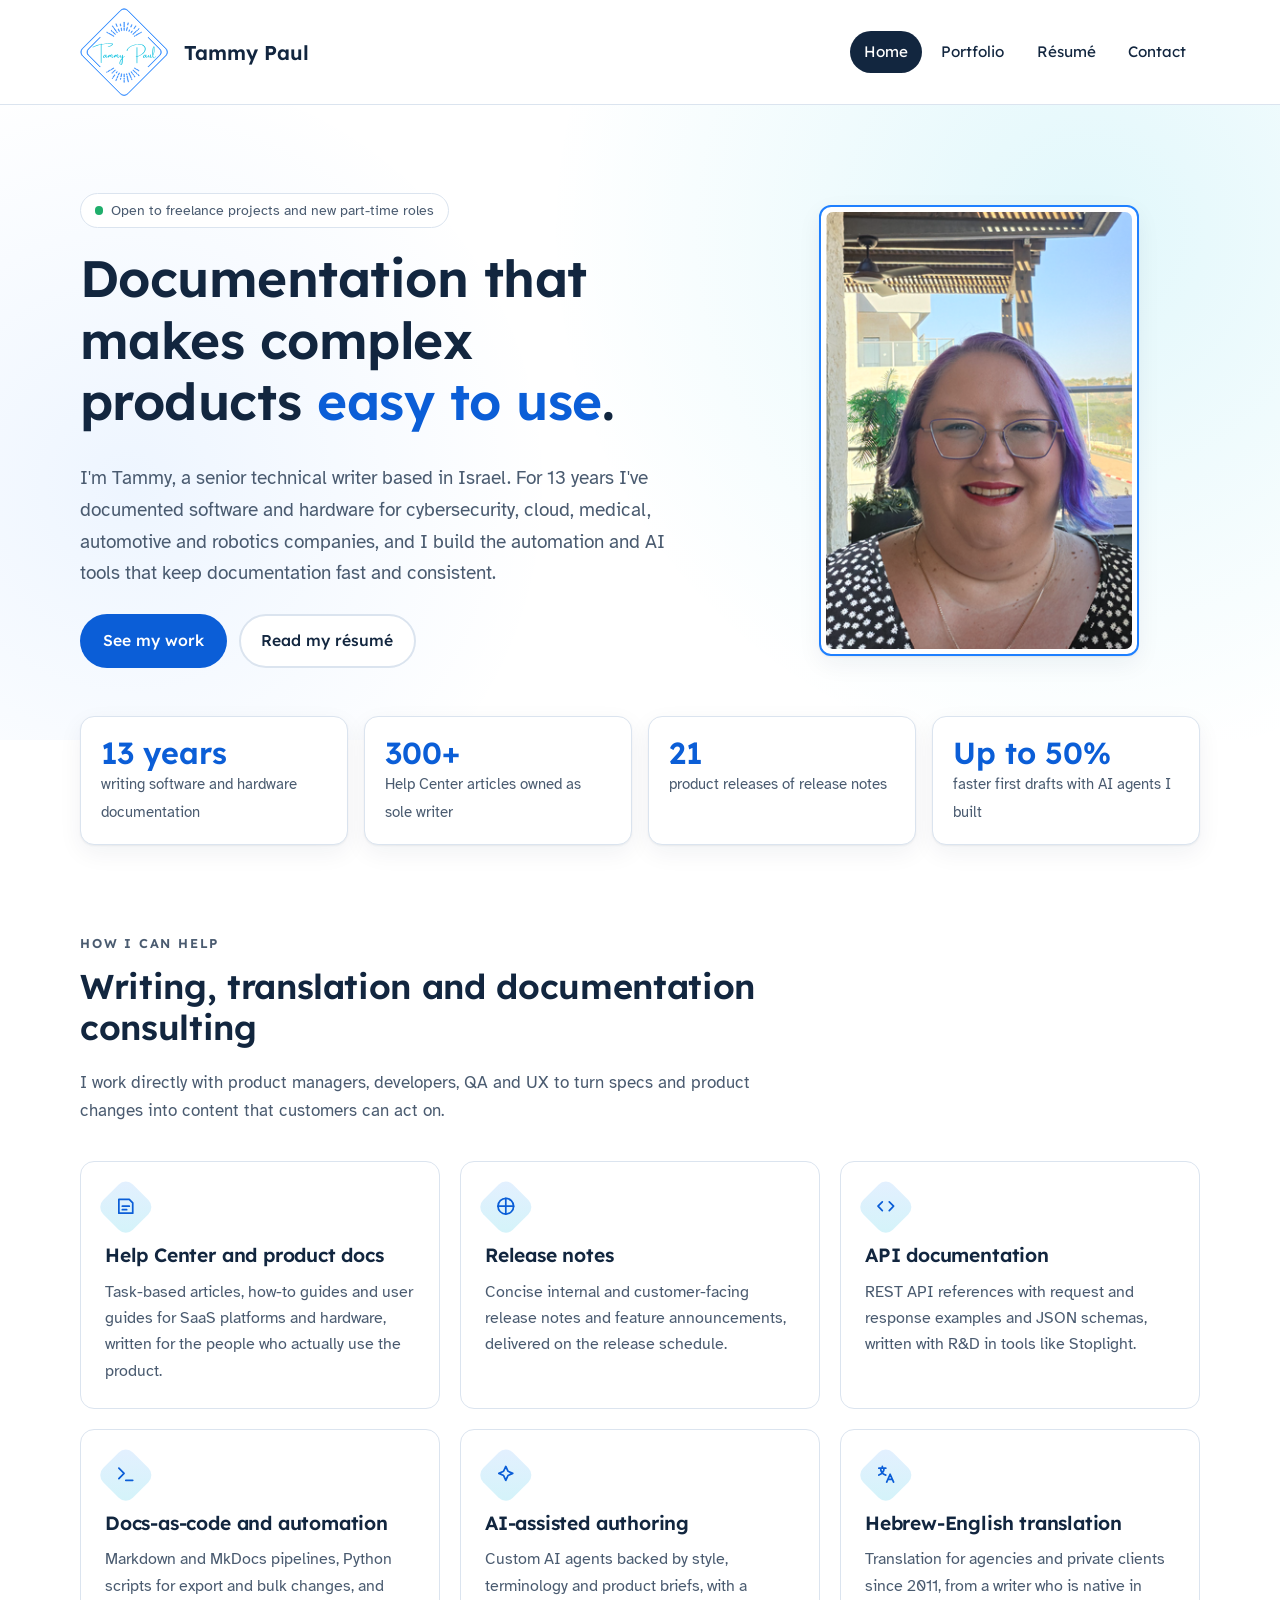
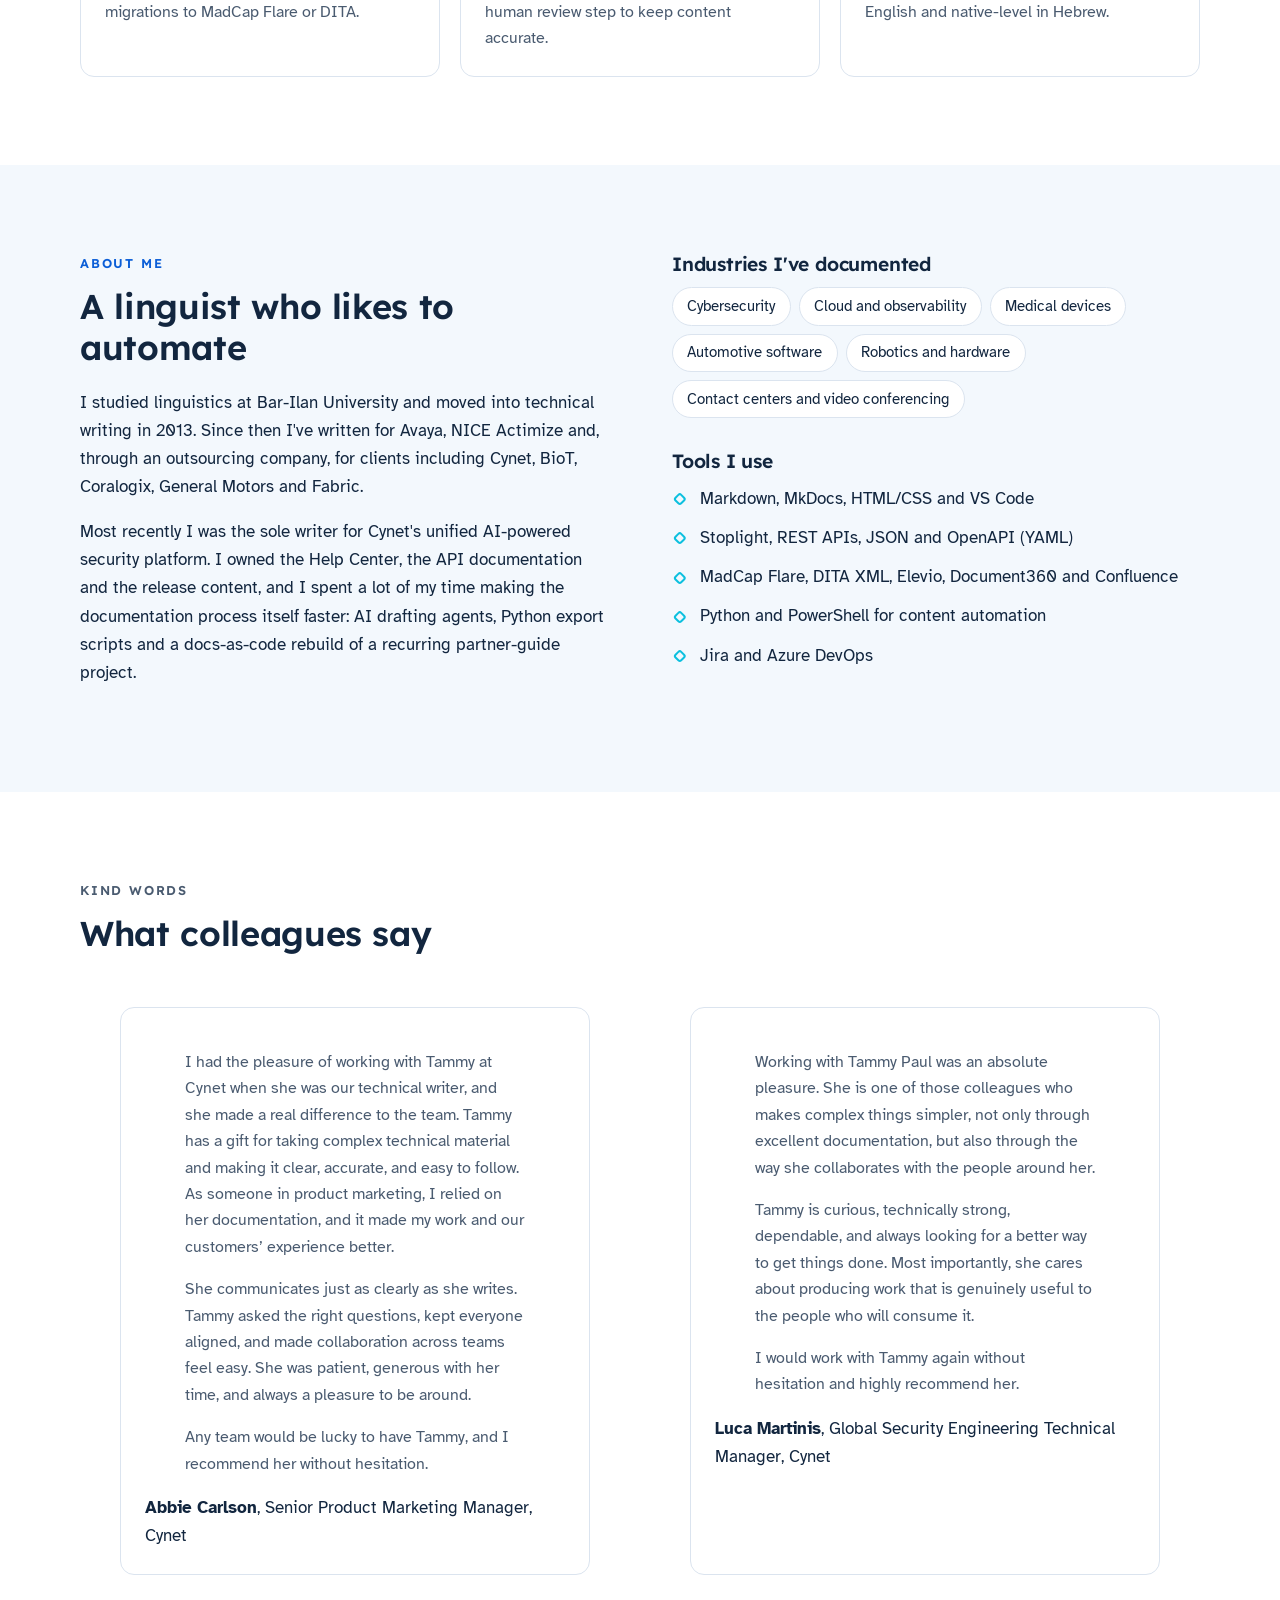
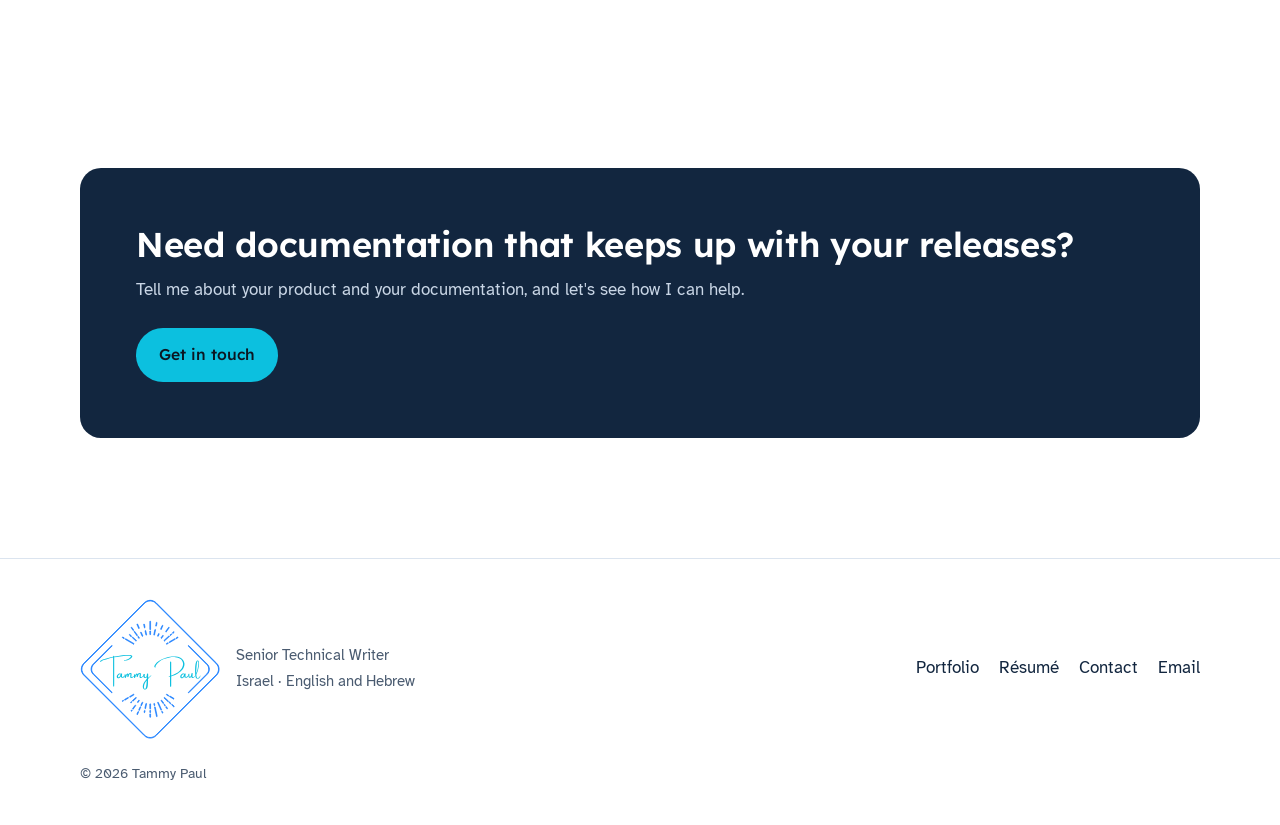
==== index.html @ 8f31b75f "Updated client details" ====
<!DOCTYPE html>
<html lang="en">
<head>
  <meta charset="utf-8">
  <meta name="viewport" content="width=device-width, initial-scale=1">
  <title>Tammy Paul | Senior Technical Writer</title>
  <meta name="description" content="Tammy Paul is a senior technical writer in Israel with 13 years of experience documenting cybersecurity, cloud, medical, automotive and robotics products.">
  <meta property="og:title" content="Tammy Paul | Senior Technical Writer">
  <meta property="og:description" content="Help Center content, release notes, API documentation and docs-as-code automation for complex software and hardware.">
  <meta property="og:image" content="images/logo.svg">
  <link rel="icon" href="images/logo.svg" type="image/svg+xml">
  <link rel="preconnect" href="https://fonts.googleapis.com">
  <link rel="preconnect" href="https://fonts.gstatic.com" crossorigin>
  <link href="https://fonts.googleapis.com/css2?family=Atkinson+Hyperlegible:ital,wght@0,400;0,700;1,400&family=Lexend:wght@400;500;600&display=swap" rel="stylesheet">
  <link rel="stylesheet" href="css/style.css">
</head>
<body>
  <a class="skip-link" href="#main">Skip to content</a>

  <header class="site-header">
    <div class="container header-inner">
      <a class="brand" href="index.html" aria-label="Tammy Paul, home">
        <picture><source srcset="images/logo-dark.svg" media="(prefers-color-scheme: dark)"><img src="images/logo.svg" alt="" width="52" height="52"></picture>
        <span>Tammy Paul</span>
      </a>
      <button class="nav-toggle" aria-expanded="false" aria-controls="site-nav">Menu</button>
      <nav class="site-nav" id="site-nav" aria-label="Main">
        <ul>
          <li><a href="index.html" aria-current="page">Home</a></li>
          <li><a href="portfolio.html">Portfolio</a></li>
          <li><a href="resume.html">Résumé</a></li>
          <li><a href="contact.html">Contact</a></li>
        </ul>
      </nav>
    </div>
  </header>

  <main id="main">
    <!-- ===== Hero ===== -->
    <section class="hero">
      <div class="container hero-grid">
        <div>
          <p class="availability">Open to freelance projects and new part-time roles</p>
          <h1>Documentation that makes complex products <span class="accent">easy to use</span>.</h1>
          <p class="lead">I'm Tammy, a senior technical writer based in Israel. For 13 years I've documented software and hardware for cybersecurity, cloud, medical, automotive and robotics companies, and I build the automation and AI tools that keep documentation fast and consistent.</p>
          <div class="btn-row">
            <a class="btn btn-primary" href="portfolio.html">See my work</a>
            <a class="btn btn-ghost" href="resume.html">Read my résumé</a>
          </div>
        </div>
        <div class="portrait">
          <!-- Profile photo in three sizes. The browser loads only the one
               the screen needs: 320 px wide for standard screens, 640 px for
               most phones and Retina displays, 960 px for very high-density screens. -->
          <img src="images/profile-640x915.png"
               srcset="images/profile-320x458.png 320w, images/profile-640x915.png 640w, images/profile-960x1372.png 960w"
               sizes="(max-width: 860px) 260px, 320px"
               alt="Tammy Paul" width="640" height="915" decoding="async">
        </div>
      </div>
    </section>

    <!-- ===== Key numbers ===== -->
    <div class="container">
      <div class="stats" role="list">
        <div class="stat" role="listitem"><strong>13 years</strong><span>writing software and hardware documentation</span></div>
        <div class="stat" role="listitem"><strong>300+</strong><span>Help Center articles owned as sole writer</span></div>
        <div class="stat" role="listitem"><strong>21</strong><span>product releases of release notes</span></div>
        <div class="stat" role="listitem"><strong>Up to 50%</strong><span>faster first drafts with AI agents I built</span></div>
      </div>
    </div>

    <!-- ===== Services ===== -->
    <section class="section" aria-labelledby="services-title">
      <div class="container">
        <div class="section-head">
          <p class="eyebrow">How I can help</p>
          <h2 id="services-title">Writing, translation and documentation consulting</h2>
          <p>I work directly with product managers, developers, QA and UX to turn specs and product changes into content that customers can act on.</p>
        </div>
        <div class="grid-3">
          <article class="card">
            <div class="icon" aria-hidden="true"><svg viewBox="0 0 24 24" fill="none" stroke-width="2" stroke-linecap="round" stroke-linejoin="round"><path d="M4 4h12l4 4v12H4z"/><path d="M8 12h8M8 16h5"/></svg></div>
            <h3>Help Center and product docs</h3>
            <p>Task-based articles, how-to guides and user guides for SaaS platforms and hardware, written for the people who actually use the product.</p>
          </article>
          <article class="card">
            <div class="icon" aria-hidden="true"><svg viewBox="0 0 24 24" fill="none" stroke-width="2" stroke-linecap="round" stroke-linejoin="round"><path d="M12 3v18M3 12h18"/><circle cx="12" cy="12" r="9"/></svg></div>
            <h3>Release notes</h3>
            <p>Concise internal and customer-facing release notes and feature announcements, delivered on the release schedule.</p>
          </article>
          <article class="card">
            <div class="icon" aria-hidden="true"><svg viewBox="0 0 24 24" fill="none" stroke-width="2" stroke-linecap="round" stroke-linejoin="round"><path d="M8 7l-5 5 5 5M16 7l5 5-5 5"/></svg></div>
            <h3>API documentation</h3>
            <p>REST API references with request and response examples and JSON schemas, written with R&amp;D in tools like Stoplight.</p>
          </article>
          <article class="card">
            <div class="icon" aria-hidden="true"><svg viewBox="0 0 24 24" fill="none" stroke-width="2" stroke-linecap="round" stroke-linejoin="round"><path d="M4 17l6-6-6-6M12 19h8"/></svg></div>
            <h3>Docs-as-code and automation</h3>
            <p>Markdown and MkDocs pipelines, Python scripts for export and bulk changes, and migrations to MadCap Flare or DITA.</p>
          </article>
          <article class="card">
            <div class="icon" aria-hidden="true"><svg viewBox="0 0 24 24" fill="none" stroke-width="2" stroke-linecap="round" stroke-linejoin="round"><path d="M12 3l2.5 5.5L20 11l-5.5 2.5L12 19l-2.5-5.5L4 11l5.5-2.5z"/></svg></div>
            <h3>AI-assisted authoring</h3>
            <p>Custom AI agents backed by style, terminology and product briefs, with a human review step to keep content accurate.</p>
          </article>
          <article class="card">
            <div class="icon" aria-hidden="true"><svg viewBox="0 0 24 24" fill="none" stroke-width="2" stroke-linecap="round" stroke-linejoin="round"><path d="M4 5h8M8 3v2M6 5c0 4 3 7 6 8M10 5c0 3-2 6-6 8"/><path d="M13 21l4-9 4 9M14.5 18h5"/></svg></div>
            <h3>Hebrew-English translation</h3>
            <p>Translation for agencies and private clients since 2011, from a writer who is native in English and native-level in Hebrew.</p>
          </article>
        </div>
      </div>
    </section>

    <!-- ===== About ===== -->
    <section class="section section-tint" aria-labelledby="about-title">
      <div class="container split">
        <div>
          <p class="eyebrow">About me</p>
          <h2 id="about-title">A linguist who likes to automate</h2>
          <p>I studied linguistics at Bar-Ilan University and moved into technical writing in 2013. Since then I've written for Avaya, NICE Actimize and, through an outsourcing company, for clients including Cynet, BioT, Coralogix, General Motors and Fabric.</p>
          <p>Most recently I was the sole writer for Cynet's unified AI-powered security platform. I owned the Help Center, the API documentation and the release content, and I spent a lot of my time making the documentation process itself faster: AI drafting agents, Python export scripts and a docs-as-code rebuild of a recurring partner-guide project.</p>
        </div>
        <div>
          <h3>Industries I've documented</h3>
          <ul class="chips">
            <li>Cybersecurity</li>
            <li>Cloud and observability</li>
            <li>Medical devices</li>
            <li>Automotive software</li>
            <li>Robotics and hardware</li>
            <li>Contact centers and video conferencing</li>
          </ul>
          <h3 style="margin-top:2rem">Tools I use</h3>
          <ul class="check-list">
            <li>Markdown, MkDocs, HTML/CSS and VS Code</li>
            <li>Stoplight, REST APIs, JSON and OpenAPI (YAML)</li>
            <li>MadCap Flare, DITA XML, Elevio, Document360 and Confluence</li>
            <li>Python and PowerShell for content automation</li>
            <li>Jira and Azure DevOps</li>
          </ul>
        </div>
      </div>
    </section>

    <section class="section" aria-labelledby="praise-title">
      <div class="container">
        <div class="section-head">
          <p class="eyebrow">Kind words</p>
          <h2 id="praise-title">What colleagues say</h2>
        </div>
        <div class="grid-2">
          <figure class="card">
            <blockquote>
              <p>I had the pleasure of working with Tammy at Cynet when she was our technical writer, and she made a real difference to the team. Tammy has a gift for taking complex technical material and making it clear, accurate, and easy to follow. As someone in product marketing, I relied on her documentation, and it made my work and our customers’ experience better.</p>
              <p>She communicates just as clearly as she writes. Tammy asked the right questions, kept everyone aligned, and made collaboration across teams feel easy. She was patient, generous with her time, and always a pleasure to be around.</p>
              <p>Any team would be lucky to have Tammy, and I recommend her without hesitation.</p></blockquote>
            <figcaption><strong>Abbie Carlson</strong>, Senior Product Marketing Manager, Cynet</figcaption>
          </figure>
          <figure class="card">
            <blockquote>
              <p>Working with Tammy Paul was an absolute pleasure. She is one of those colleagues who makes complex things simpler, not only through excellent documentation, but also through the way she collaborates with the people around her.</p>
              <p>Tammy is curious, technically strong, dependable, and always looking for a better way to get things done. Most importantly, she cares about producing work that is genuinely useful to the people who will consume it.</p>
              <p>I would work with Tammy again without hesitation and highly recommend her.</p>
            </blockquote>
            <figcaption><strong>Luca Martinis</strong>, Global Security Engineering Technical Manager, Cynet</figcaption>
          </figure>
        </div>
      </div>
    </section>


    <!-- ===== Call to action ===== -->
    <section class="section">
      <div class="container">
        <div class="cta">
          <div>
            <h2>Need documentation that keeps up with your releases?</h2>
            <p>Tell me about your product and your documentation, and let's see how I can help.</p>
          </div>
          <a class="btn btn-primary" href="contact.html">Get in touch</a>
        </div>
      </div>
    </section>
  </main>

  <footer class="site-footer">
    <div class="container footer-inner">
      <div class="footer-brand">
        <picture><source srcset="images/logo-dark.svg" media="(prefers-color-scheme: dark)"><img src="images/logo.svg" alt="Tammy Paul logo" width="84" height="84"></picture>
        <p>Senior Technical Writer<br>Israel · English and Hebrew</p>
      </div>
      <ul class="footer-links">
        <li><a href="portfolio.html">Portfolio</a></li>
        <li><a href="resume.html">Résumé</a></li>
        <li><a href="contact.html">Contact</a></li>
        <li><a href="mailto:tammy.s.paul@gmail.com">Email</a></li>
      </ul>
      <p class="copyright">© <span id="year">2026</span> Tammy Paul</p>
    </div>
  </footer>
  <script src="js/main.js"></script>
</body>
</html>
---- css/style.css ----
/* ==========================================================
   Tammy Paul: Technical Writer
   Colors are taken from the logo (images/logo.svg).
   ========================================================== */

:root {
  --blue: #1f80ff;        /* logo outline */
  --cyan: #0cc0df;        /* logo lettering */
  --ink: #12263f;         /* main text */
  --ink-soft: #4a5b70;    /* secondary text */
  --line: #dbe4ef;        /* borders */
  --paper: #ffffff;
  --mist: #f3f8fd;        /* tinted section background */
  --blue-dark: #0b5ed7;   /* links, eyebrows and numbers */
  --surface: #ffffff;     /* cards, header menu, inputs */
  --header-bg: rgba(255, 255, 255, .92);
  --btn-bg: #0b5ed7;      /* primary button */
  --btn-fg: #ffffff;
  --cta-bg: #12263f;      /* dark call-to-action band */
  --cta-fg: #ffffff;
  --cta-muted: #c9d6e6;
  --status: #1fae6b;      /* green "available" dot */

  --font-head: "Lexend", system-ui, -apple-system, "Segoe UI", sans-serif;
  --font-body: "Atkinson Hyperlegible", system-ui, -apple-system, "Segoe UI", sans-serif;

  --radius: 14px;
  --max: 1120px;
  --shadow: 0 1px 2px rgba(18, 38, 63, .06), 0 8px 24px rgba(18, 38, 63, .06);

  color-scheme: light dark; /* native scrollbars and form fields follow the theme */
}

/* ---------- Dark theme ----------
   Used automatically when the visitor's device is set to dark mode.
   To change a dark-mode color, edit it here. */
@media (prefers-color-scheme: dark) {
  :root {
    --ink: #e7eef6;
    --ink-soft: #a7b6c8;
    --line: #26394f;
    --paper: #0c1622;
    --mist: #111e2d;
    --surface: #142233;
    --blue-dark: #6cb2ff;
    --header-bg: rgba(12, 22, 34, .9);
    --btn-bg: #6cb2ff;
    --btn-fg: #0c1622;
    --cta-bg: #16304b;
    --cta-fg: #ffffff;
    --cta-muted: #b9c9dc;
    --status: #3ccf8e;
    --shadow: 0 1px 2px rgba(0, 0, 0, .3), 0 8px 24px rgba(0, 0, 0, .3);
  }
}

*, *::before, *::after { box-sizing: border-box; }

html { scroll-behavior: smooth; }
@media (prefers-reduced-motion: reduce) {
  html { scroll-behavior: auto; }
  * { transition: none !important; animation: none !important; }
}

body {
  margin: 0;
  font-family: var(--font-body);
  font-size: 1.0625rem;
  line-height: 1.65;
  color: var(--ink);
  background: var(--paper);
}

img { max-width: 100%; display: block; }

h1, h2, h3, h4 {
  font-family: var(--font-head);
  line-height: 1.2;
  margin: 0 0 .6em;
  font-weight: 600;
  letter-spacing: -.01em;
}
h1 { font-size: clamp(2.1rem, 4.5vw, 3.2rem); }
h2 { font-size: clamp(1.6rem, 3vw, 2.15rem); }
h3 { font-size: 1.2rem; }
p { margin: 0 0 1em; }

a { color: var(--blue-dark); text-underline-offset: .18em; }
a:hover { color: var(--blue); }

:focus-visible {
  outline: 3px solid var(--cyan);
  outline-offset: 3px;
  border-radius: 4px;
}

.container { width: min(100% - 2.5rem, var(--max)); margin-inline: auto; }

.skip-link {
  position: absolute; left: -999px; top: .5rem;
  background: var(--ink); color: var(--paper); padding: .5rem 1rem; border-radius: 6px; z-index: 100;
}
.skip-link:focus { left: .5rem; color: var(--paper); }

.eyebrow {
  font-family: var(--font-head);
  font-size: .8rem;
  font-weight: 600;
  letter-spacing: .14em;
  text-transform: uppercase;
  color: var(--blue-dark);
  margin-bottom: .75rem;
}

/* ---------- Header ---------- */
.site-header {
  position: sticky; top: 0; z-index: 50;
  background: var(--header-bg);
  backdrop-filter: blur(8px);
  border-bottom: 1px solid var(--line);
}
.header-inner {
  display: flex; align-items: center; justify-content: space-between;
  gap: 1rem; min-height: 72px;
}
.brand {
  display: flex; align-items: center; gap: .7rem;
  text-decoration: none; color: var(--ink);
}
.brand picture, .footer-brand picture { display: block; flex-shrink: 0; }
.brand img { width: 52px; height: 52px; }
.brand span { font-family: var(--font-head); font-weight: 600; font-size: 1.1rem; }

/* Larger logo on computer screens, where there's room for it.
   Phones keep the compact 52 px header. */
@media (min-width: 861px) {
  .header-inner { min-height: 104px; }
  .brand { gap: 1rem; }
  .brand img { width: 88px; height: 88px; }
  .brand span { font-size: 1.25rem; }
}

.nav-toggle {
  display: none;
  background: none; border: 1px solid var(--line); border-radius: 8px;
  padding: .45rem .7rem; font: inherit; color: var(--ink); cursor: pointer;
}
.site-nav ul { list-style: none; display: flex; gap: .35rem; margin: 0; padding: 0; }
.site-nav a {
  display: block; padding: .5rem .85rem; border-radius: 999px;
  text-decoration: none; color: var(--ink); font-family: var(--font-head); font-size: .95rem;
}
.site-nav a:hover { background: var(--mist); color: var(--blue-dark); }
.site-nav a[aria-current="page"] { background: var(--ink); color: var(--paper); }

@media (max-width: 760px) {
  .nav-toggle { display: inline-block; }
  .site-nav { display: none; position: absolute; left: 0; right: 0; top: 100%;
    background: var(--surface); border-bottom: 1px solid var(--line); }
  .site-nav.open { display: block; }
  .site-nav ul { flex-direction: column; padding: .75rem 1.25rem 1rem; }
}

/* ---------- Buttons ---------- */
.btn {
  display: inline-flex; align-items: center; gap: .5rem;
  padding: .75rem 1.3rem; border-radius: 999px;
  font-family: var(--font-head); font-size: .98rem; font-weight: 500;
  text-decoration: none; border: 2px solid transparent; cursor: pointer;
}
.btn-primary { background: var(--btn-bg); color: var(--btn-fg); }
.btn-primary:hover { background: var(--ink); color: var(--paper); }
.btn-ghost { border-color: var(--line); color: var(--ink); background: var(--surface); }
.btn-ghost:hover { border-color: var(--blue); color: var(--blue-dark); }
.btn-row { display: flex; flex-wrap: wrap; gap: .75rem; margin-top: 1.5rem; }

/* ---------- Hero ---------- */
.hero {
  padding: clamp(3rem, 7vw, 5.5rem) 0 clamp(3rem, 6vw, 4.5rem);
  background:
    radial-gradient(circle at 85% 20%, rgba(12, 192, 223, .12), transparent 45%),
    radial-gradient(circle at 10% 60%, rgba(31, 128, 255, .08), transparent 35%);
}
.hero-grid {
  display: grid; grid-template-columns: 1.25fr .9fr; gap: clamp(2rem, 5vw, 4rem); align-items: center;
}
.hero .lead { font-size: 1.2rem; color: var(--ink-soft); max-width: 38rem; }
.hero h1 .accent { color: var(--blue-dark); }
.availability {
  display: inline-flex; align-items: center; gap: .5rem;
  font-size: .9rem; color: var(--ink-soft);
  background: var(--surface); border: 1px solid var(--line); border-radius: 999px;
  padding: .3rem .85rem; margin-bottom: 1.25rem;
}
.availability::before {
  content: ""; width: .55rem; height: .55rem; border-radius: 50%; background: var(--status);
}

/* Profile photo: the full rectangular photo with a thin border
   set just outside its edge. */
.portrait {
  width: min(100%, 320px); margin-inline: auto;
  padding: 5px;
  border: 2px solid var(--blue);
  border-radius: 12px;
  background: var(--surface);
  box-shadow: var(--shadow);
}
.portrait img {
  width: 100%; height: auto;
  border-radius: 7px;
  background: var(--mist);
}

@media (max-width: 860px) {
  .hero-grid { grid-template-columns: 1fr; }
  .portrait { width: min(70%, 260px); order: -1; }
}

/* ---------- Stats ---------- */
.stats {
  display: grid; grid-template-columns: repeat(4, 1fr); gap: 1rem;
  margin-top: -1.5rem;
}
.stat {
  background: var(--surface); border: 1px solid var(--line); border-radius: var(--radius);
  padding: 1.25rem 1.25rem 1.1rem; box-shadow: var(--shadow);
}
.stat strong {
  display: block; font-family: var(--font-head); font-size: 1.9rem; font-weight: 600;
  color: var(--blue-dark); line-height: 1.1;
}
.stat span { font-size: .95rem; color: var(--ink-soft); }
@media (max-width: 860px) { .stats { grid-template-columns: repeat(2, 1fr); margin-top: 0; } }

/* ---------- Sections ---------- */
.section { padding: clamp(3.5rem, 7vw, 5.5rem) 0; }
.section-tint { background: var(--mist); }
.section-head { max-width: 44rem; margin-bottom: 2.25rem; }
.section-head p { color: var(--ink-soft); }

.grid-3 { display: grid; grid-template-columns: repeat(3, 1fr); gap: 1.25rem; }
.grid-2 { display: grid; grid-template-columns: repeat(2, 1fr); gap: 1.25rem; }
@media (max-width: 900px) { .grid-3 { grid-template-columns: repeat(2, 1fr); } }
@media (max-width: 640px) { .grid-3, .grid-2 { grid-template-columns: 1fr; } }

.card {
  background: var(--surface); border: 1px solid var(--line); border-radius: var(--radius);
  padding: 1.5rem; display: flex; flex-direction: column;
}
.card p { color: var(--ink-soft); font-size: 1rem; }
.card p:last-child { margin-bottom: 0; }

.icon {
  width: 2.6rem; height: 2.6rem; margin-bottom: 1rem;
  display: grid; place-items: center;
  border-radius: 10px; transform: rotate(45deg);
  background: linear-gradient(135deg, rgba(31,128,255,.12), rgba(12,192,223,.18));
}
.icon svg { transform: rotate(-45deg); width: 1.3rem; height: 1.3rem; stroke: var(--blue-dark); }

/* Domain chips */
.chips { display: flex; flex-wrap: wrap; gap: .5rem; padding: 0; margin: 0; list-style: none; }
.chips li {
  border: 1px solid var(--line); background: var(--surface); border-radius: 999px;
  padding: .35rem .9rem; font-size: .95rem;
}

/* About split */
.split { display: grid; grid-template-columns: 1fr 1fr; gap: clamp(2rem, 5vw, 4rem); align-items: start; }
@media (max-width: 860px) { .split { grid-template-columns: 1fr; } }

.check-list { list-style: none; padding: 0; margin: 0; }
.check-list li { position: relative; padding-left: 1.75rem; margin-bottom: .7rem; }
.check-list li::before {
  content: ""; position: absolute; left: .2rem; top: .55em;
  width: .6rem; height: .6rem; border: 2px solid var(--cyan); border-radius: 3px; transform: rotate(45deg);
}

/* Call to action band */
.cta {
  background: var(--cta-bg); color: var(--cta-fg); border-radius: calc(var(--radius) * 1.5);
  padding: clamp(2rem, 5vw, 3.5rem); display: flex; flex-wrap: wrap;
  align-items: center; justify-content: space-between; gap: 1.5rem;
}
.cta h2 { margin: 0 0 .3em; }
.cta p { margin: 0; color: var(--cta-muted); }
.cta .btn-primary { background: var(--cyan); color: #0c1622; }
.cta .btn-primary:hover { background: #ffffff; color: #0c1622; }

/* ---------- Page header (inner pages) ---------- */
.page-head {
  padding: clamp(2.5rem, 6vw, 4rem) 0 2rem;
  background: radial-gradient(circle at 90% 10%, rgba(12, 192, 223, .12), transparent 45%);
  border-bottom: 1px solid var(--line);
}
.page-head p { color: var(--ink-soft); max-width: 44rem; font-size: 1.1rem; margin: 0; }

/* ---------- Portfolio ---------- */
.filter-note { color: var(--ink-soft); font-size: .95rem; }
.work {
  background: var(--surface); border: 1px solid var(--line); border-radius: var(--radius);
  padding: 1.6rem; display: flex; flex-direction: column; gap: .2rem;
}
.work .meta {
  font-size: .85rem; color: var(--ink-soft); font-family: var(--font-head);
  letter-spacing: .02em; margin-bottom: .4rem;
}
.work p { color: var(--ink-soft); font-size: 1rem; }
.tags { display: flex; flex-wrap: wrap; gap: .4rem; margin: .25rem 0 1rem; padding: 0; list-style: none; }
.tags li {
  font-size: .8rem; padding: .2rem .6rem; border-radius: 6px;
  background: var(--mist); color: var(--ink); border: 1px solid var(--line);
}
.work-links { margin-top: auto; display: flex; flex-wrap: wrap; gap: .5rem 1.25rem; font-size: .95rem; }
.work-links a { font-weight: 600; }
.placeholder-link { color: var(--ink-soft); font-style: italic; }

.work-featured { grid-column: 1 / -1; }
.work-featured .work-body { display: grid; grid-template-columns: 1.3fr 1fr; gap: 2rem; }
@media (max-width: 760px) { .work-featured .work-body { grid-template-columns: 1fr; } }
.outcome {
  background: var(--mist); border-radius: 10px; padding: 1rem 1.25rem; font-size: .98rem;
}
.outcome strong { font-family: var(--font-head); color: var(--blue-dark); }

/* ---------- Résumé ---------- */
.resume-layout { display: grid; grid-template-columns: 260px 1fr; gap: 3rem; align-items: start; }
.resume-aside { position: sticky; top: 128px; }
.resume-aside nav ul { list-style: none; padding: 0; margin: 0 0 1.5rem; }
.resume-aside nav a {
  display: block; padding: .4rem .75rem; border-left: 2px solid var(--line);
  text-decoration: none; color: var(--ink-soft);
}
.resume-aside nav a:hover { color: var(--blue-dark); border-color: var(--blue); }
@media (max-width: 860px) {
  .resume-layout { grid-template-columns: 1fr; gap: 1.5rem; }
  .resume-aside { position: static; }
  .resume-aside nav { display: none; }
}

.resume-section { margin-bottom: 3rem; scroll-margin-top: 128px; }
.resume-section > h2 {
  font-size: 1.35rem; padding-bottom: .5rem; border-bottom: 2px solid var(--line); margin-bottom: 1.5rem;
}
.job { margin-bottom: 2rem; }
.job-head { display: flex; flex-wrap: wrap; justify-content: space-between; gap: .25rem 1rem; align-items: baseline; }
.job-head h3 { margin: 0; }
.job-date { font-family: var(--font-head); font-size: .9rem; color: var(--ink-soft); white-space: nowrap; }
.job-sub { color: var(--ink-soft); margin: .2rem 0 .75rem; font-size: .98rem; }
.job ul { padding-left: 1.2rem; margin: 0; }
.job li { margin-bottom: .5rem; }
.job li::marker { color: var(--cyan); }

.skills-table { width: 100%; border-collapse: collapse; font-size: 1rem; }
.skills-table th, .skills-table td { text-align: left; padding: .75rem .5rem; border-bottom: 1px solid var(--line); vertical-align: top; }
.skills-table th { width: 32%; font-family: var(--font-head); font-weight: 500; }
@media (max-width: 640px) {
  .skills-table th, .skills-table td { display: block; width: 100%; padding: .3rem 0; }
  .skills-table th { padding-top: .9rem; border-bottom: 0; }
}

/* ---------- Contact ---------- */
.contact-list { list-style: none; padding: 0; margin: 0; display: grid; gap: 1rem; }
.contact-list li {
  display: flex; gap: 1rem; align-items: center;
  border: 1px solid var(--line); border-radius: var(--radius); padding: 1rem 1.25rem; background: var(--surface);
}
.contact-list .label { font-family: var(--font-head); font-size: .85rem; color: var(--ink-soft); display: block; }

.form-field { display: grid; gap: .35rem; margin-bottom: 1rem; }
.form-field label { font-family: var(--font-head); font-size: .95rem; }
.form-field input, .form-field textarea {
  font: inherit; padding: .7rem .85rem; border: 1px solid var(--line); border-radius: 10px; background: var(--surface);
}
.form-field textarea { min-height: 9rem; resize: vertical; }
.visually-hidden { position: absolute !important; width: 1px; height: 1px; overflow: hidden; clip: rect(0 0 0 0); white-space: nowrap; }

/* ---------- Footer ---------- */
.site-footer { border-top: 1px solid var(--line); padding: 2.5rem 0; margin-top: 2rem; }
.footer-inner { display: flex; flex-wrap: wrap; align-items: center; justify-content: space-between; gap: 1.5rem; }
.footer-brand { display: flex; align-items: center; gap: 1rem; }
.footer-brand img { width: 140px; height: 140px; }
.footer-brand p { margin: 0; color: var(--ink-soft); font-size: .95rem; }
.footer-links { list-style: none; display: flex; flex-wrap: wrap; gap: 1.25rem; padding: 0; margin: 0; }
.footer-links a { color: var(--ink); text-decoration: none; }
.footer-links a:hover { color: var(--blue-dark); text-decoration: underline; }
.copyright { width: 100%; font-size: .85rem; color: var(--ink-soft); margin: 0; }

/* ---------- Print (résumé prints cleanly) ---------- */
@media print {
  /* Always print with the light colors, even in dark mode. */
  :root {
    --ink: #12263f; --ink-soft: #4a5b70; --line: #dbe4ef;
    --paper: #ffffff; --mist: #f3f8fd; --surface: #ffffff; --blue-dark: #0b5ed7;
  }
  body { background: #ffffff; }
  .site-header, .site-footer, .resume-aside nav, .btn, .skip-link { display: none !important; }
  .page-head { padding: 0 0 1rem; background: none; }
  .resume-layout { display: block; }
  body { font-size: 11pt; }
  a { color: inherit; text-decoration: none; }
}
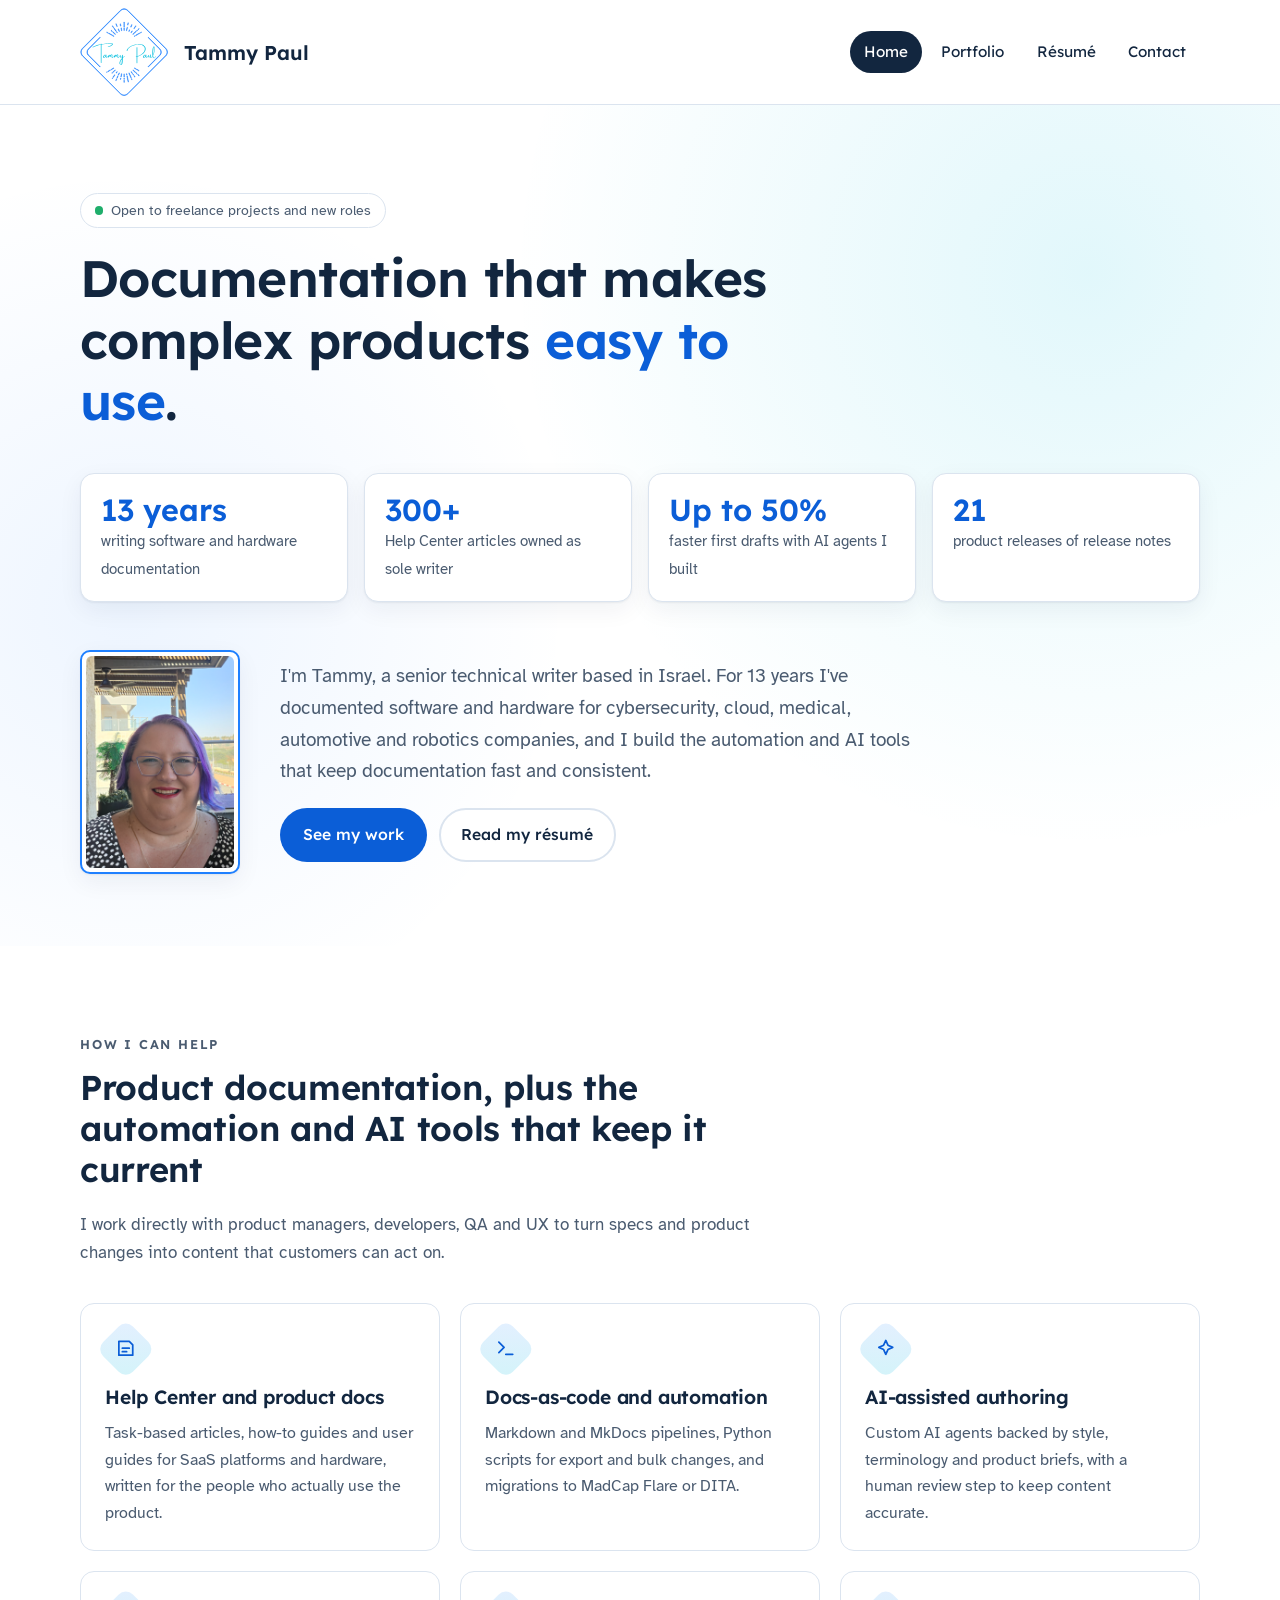
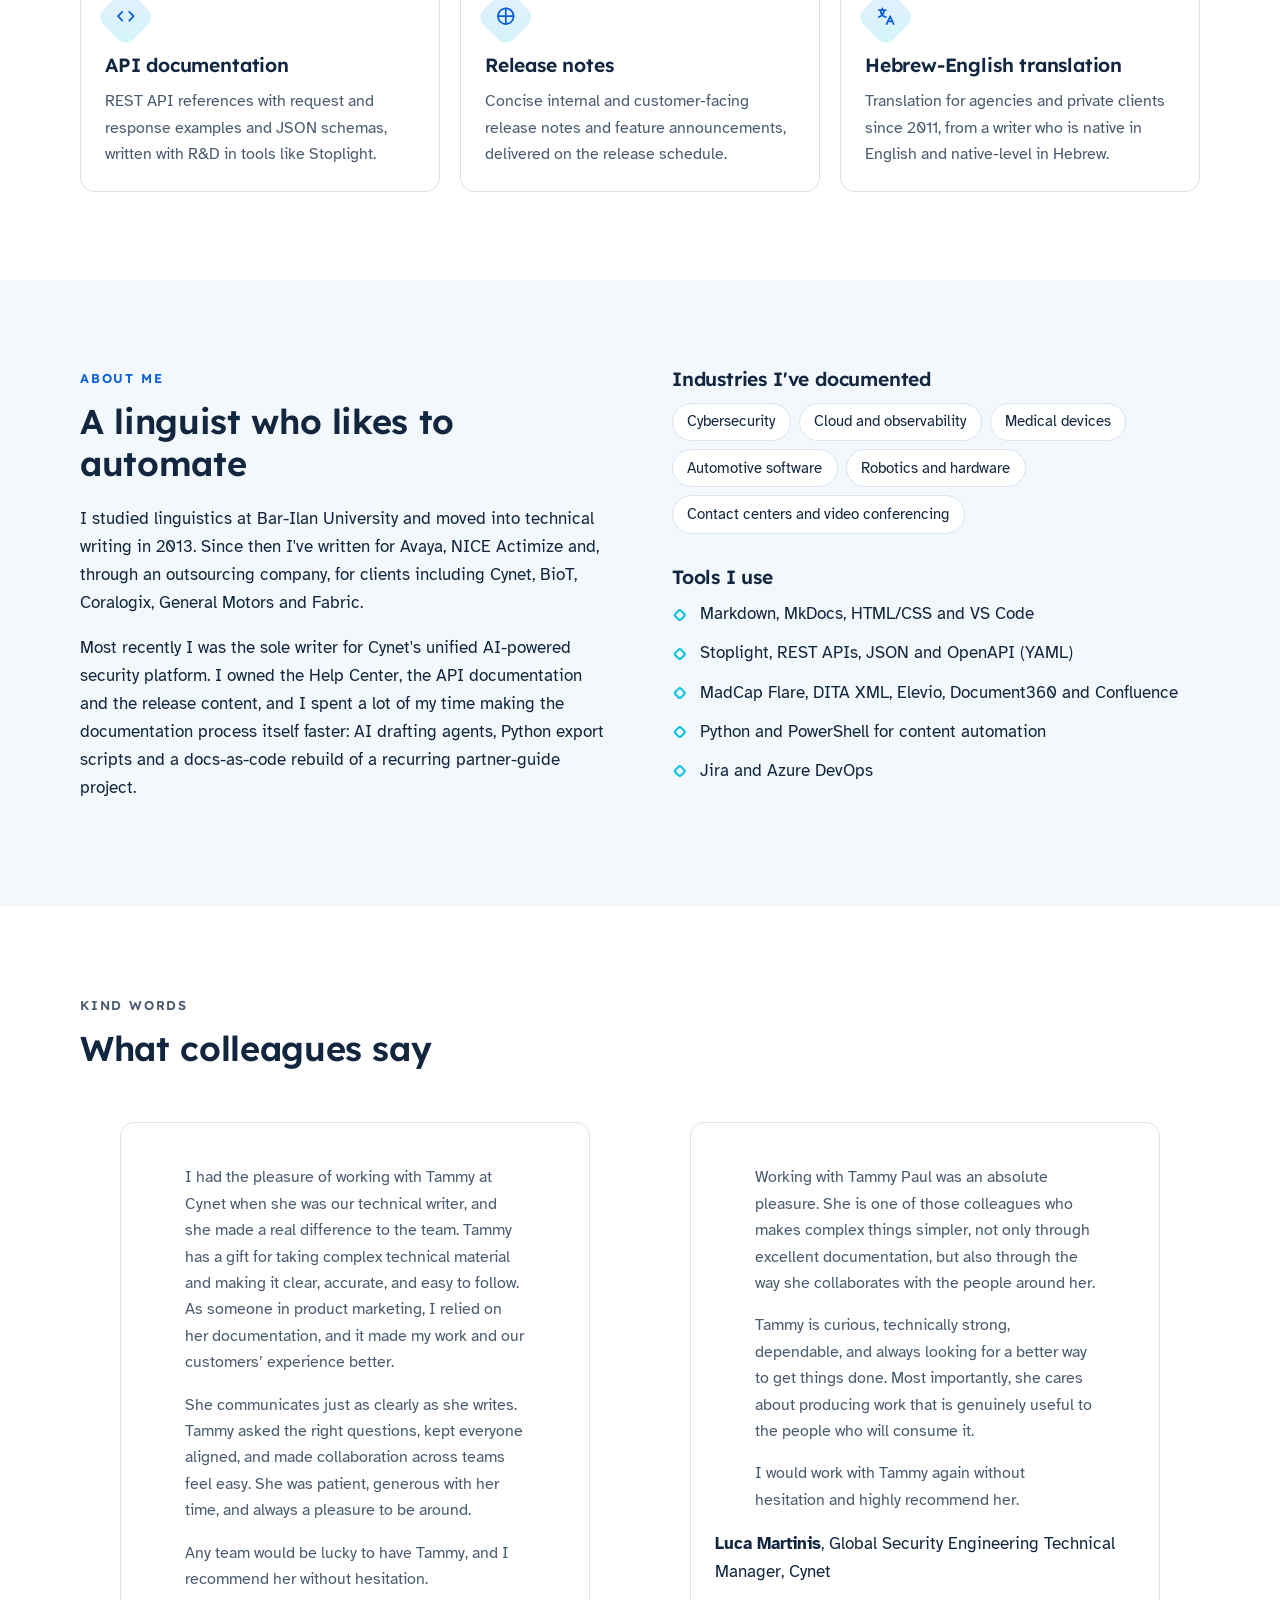
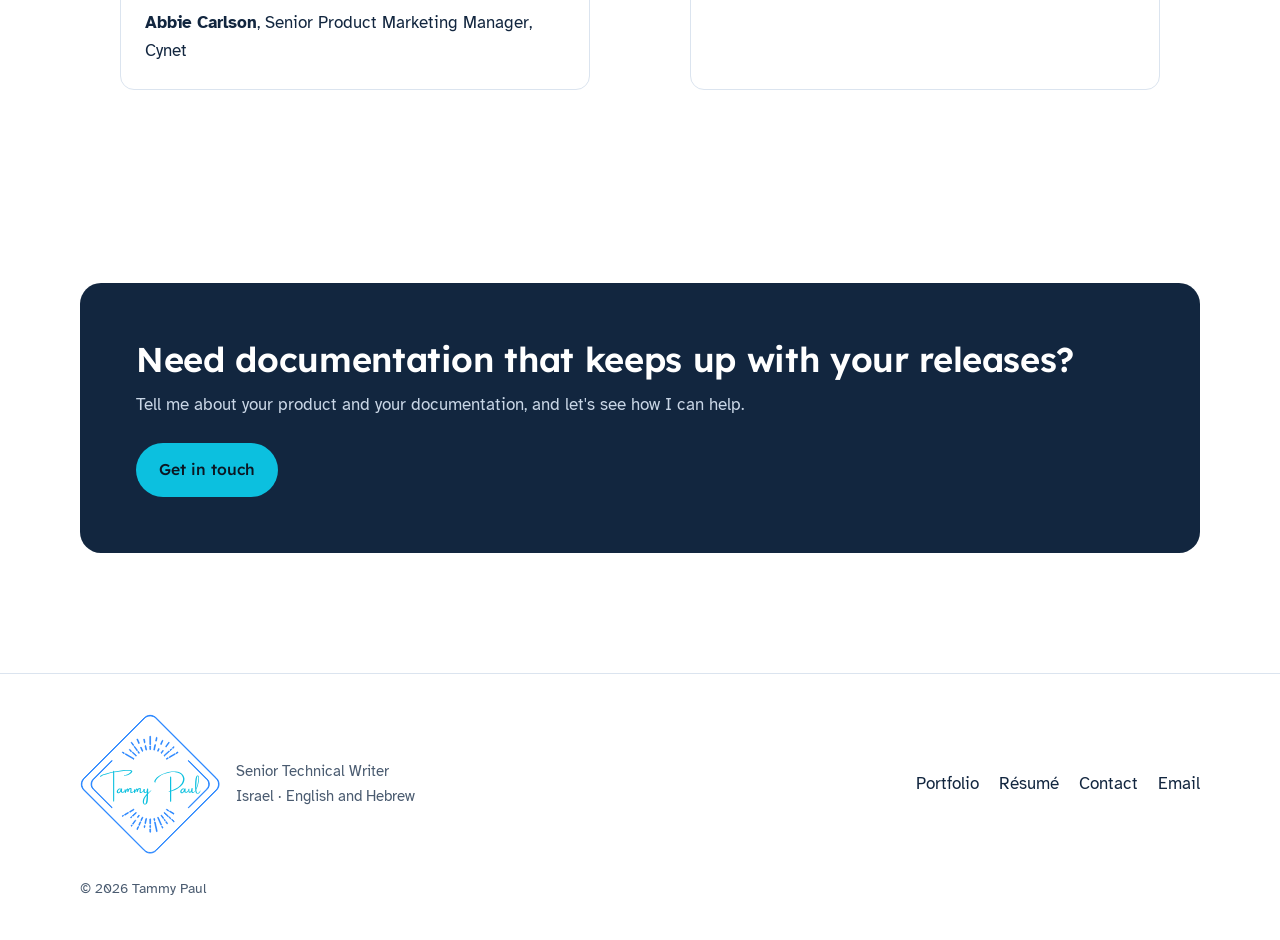
==== commit 68f2d39e: "Updated the order of the hero section in index HTML. Updated the border color of the profile photo. " ====
--- a/index.html
+++ b/index.html
@@ -38,44 +38,46 @@
   <main id="main">
     <!-- ===== Hero ===== -->
     <section class="hero">
-      <div class="container hero-grid">
-        <div>
-          <p class="availability">Open to freelance projects and new part-time roles</p>
-          <h1>Documentation that makes complex products <span class="accent">easy to use</span>.</h1>
-          <p class="lead">I'm Tammy, a senior technical writer based in Israel. For 13 years I've documented software and hardware for cybersecurity, cloud, medical, automotive and robotics companies, and I build the automation and AI tools that keep documentation fast and consistent.</p>
-          <div class="btn-row">
-            <a class="btn btn-primary" href="portfolio.html">See my work</a>
-            <a class="btn btn-ghost" href="resume.html">Read my résumé</a>
+      <div class="container">
+        <!-- TODO: Edit or delete this availability line to match what you're looking for. -->
+        <p class="availability">Open to freelance projects and new roles</p>
+        <h1>Documentation that makes complex products <span class="accent">easy to use</span>.</h1>
+
+        <!-- ===== Key numbers ===== -->
+        <div class="stats" role="list">
+          <div class="stat" role="listitem"><strong>13 years</strong><span>writing software and hardware documentation</span></div>
+          <div class="stat" role="listitem"><strong>300+</strong><span>Help Center articles owned as sole writer</span></div>
+          <div class="stat" role="listitem"><strong>Up to 50%</strong><span>faster first drafts with AI agents I built</span></div>
+          <div class="stat" role="listitem"><strong>21</strong><span>product releases of release notes</span></div>
+        </div>
+
+        <!-- ===== Photo and introduction ===== -->
+        <div class="intro">
+          <div class="portrait">
+            <!-- Profile photo in three sizes. The browser loads only the one the screen needs. -->
+            <img src="images/profile-640x915.png"
+                 srcset="images/profile-320x458.png 320w, images/profile-640x915.png 640w, images/profile-960x1372.png 960w"
+                 sizes="(max-width: 640px) 130px, 160px"
+                 alt="Tammy Paul" width="640" height="915" decoding="async">
           </div>
-        </div>
-        <div class="portrait">
-          <!-- Profile photo in three sizes. The browser loads only the one
-               the screen needs: 320 px wide for standard screens, 640 px for
-               most phones and Retina displays, 960 px for very high-density screens. -->
-          <img src="images/profile-640x915.png"
-               srcset="images/profile-320x458.png 320w, images/profile-640x915.png 640w, images/profile-960x1372.png 960w"
-               sizes="(max-width: 860px) 260px, 320px"
-               alt="Tammy Paul" width="640" height="915" decoding="async">
-        </div>
-      </div>
-    </section>
-
-    <!-- ===== Key numbers ===== -->
-    <div class="container">
-      <div class="stats" role="list">
-        <div class="stat" role="listitem"><strong>13 years</strong><span>writing software and hardware documentation</span></div>
-        <div class="stat" role="listitem"><strong>300+</strong><span>Help Center articles owned as sole writer</span></div>
-        <div class="stat" role="listitem"><strong>21</strong><span>product releases of release notes</span></div>
-        <div class="stat" role="listitem"><strong>Up to 50%</strong><span>faster first drafts with AI agents I built</span></div>
-      </div>
-    </div>
+          <div>
+            <p class="lead">I'm Tammy, a senior technical writer based in Israel. For 13 years I've documented software and hardware for cybersecurity, cloud, medical, automotive and robotics companies, and I build the automation and AI tools that keep documentation fast and consistent.</p>
+            <div class="btn-row">
+              <a class="btn btn-primary" href="portfolio.html">See my work</a>
+              <a class="btn btn-ghost" href="resume.html">Read my résumé</a>
+            </div>
+          </div>
+        </div>
+      </div>
+    </section>
+
 
     <!-- ===== Services ===== -->
     <section class="section" aria-labelledby="services-title">
       <div class="container">
         <div class="section-head">
           <p class="eyebrow">How I can help</p>
-          <h2 id="services-title">Writing, translation and documentation consulting</h2>
+          <h2 id="services-title">Product documentation, plus the automation and AI tools that keep it current</h2>
           <p>I work directly with product managers, developers, QA and UX to turn specs and product changes into content that customers can act on.</p>
         </div>
         <div class="grid-3">
@@ -85,24 +87,24 @@
             <p>Task-based articles, how-to guides and user guides for SaaS platforms and hardware, written for the people who actually use the product.</p>
           </article>
           <article class="card">
+            <div class="icon" aria-hidden="true"><svg viewBox="0 0 24 24" fill="none" stroke-width="2" stroke-linecap="round" stroke-linejoin="round"><path d="M4 17l6-6-6-6M12 19h8"/></svg></div>
+            <h3>Docs-as-code and automation</h3>
+            <p>Markdown and MkDocs pipelines, Python scripts for export and bulk changes, and migrations to MadCap Flare or DITA.</p>
+          </article>
+          <article class="card">
+            <div class="icon" aria-hidden="true"><svg viewBox="0 0 24 24" fill="none" stroke-width="2" stroke-linecap="round" stroke-linejoin="round"><path d="M12 3l2.5 5.5L20 11l-5.5 2.5L12 19l-2.5-5.5L4 11l5.5-2.5z"/></svg></div>
+            <h3>AI-assisted authoring</h3>
+            <p>Custom AI agents backed by style, terminology and product briefs, with a human review step to keep content accurate.</p>
+          </article>
+          <article class="card">
+            <div class="icon" aria-hidden="true"><svg viewBox="0 0 24 24" fill="none" stroke-width="2" stroke-linecap="round" stroke-linejoin="round"><path d="M8 7l-5 5 5 5M16 7l5 5-5 5"/></svg></div>
+            <h3>API documentation</h3>
+            <p>REST API references with request and response examples and JSON schemas, written with R&amp;D in tools like Stoplight.</p>
+          </article>
+          <article class="card">
             <div class="icon" aria-hidden="true"><svg viewBox="0 0 24 24" fill="none" stroke-width="2" stroke-linecap="round" stroke-linejoin="round"><path d="M12 3v18M3 12h18"/><circle cx="12" cy="12" r="9"/></svg></div>
             <h3>Release notes</h3>
             <p>Concise internal and customer-facing release notes and feature announcements, delivered on the release schedule.</p>
-          </article>
-          <article class="card">
-            <div class="icon" aria-hidden="true"><svg viewBox="0 0 24 24" fill="none" stroke-width="2" stroke-linecap="round" stroke-linejoin="round"><path d="M8 7l-5 5 5 5M16 7l5 5-5 5"/></svg></div>
-            <h3>API documentation</h3>
-            <p>REST API references with request and response examples and JSON schemas, written with R&amp;D in tools like Stoplight.</p>
-          </article>
-          <article class="card">
-            <div class="icon" aria-hidden="true"><svg viewBox="0 0 24 24" fill="none" stroke-width="2" stroke-linecap="round" stroke-linejoin="round"><path d="M4 17l6-6-6-6M12 19h8"/></svg></div>
-            <h3>Docs-as-code and automation</h3>
-            <p>Markdown and MkDocs pipelines, Python scripts for export and bulk changes, and migrations to MadCap Flare or DITA.</p>
-          </article>
-          <article class="card">
-            <div class="icon" aria-hidden="true"><svg viewBox="0 0 24 24" fill="none" stroke-width="2" stroke-linecap="round" stroke-linejoin="round"><path d="M12 3l2.5 5.5L20 11l-5.5 2.5L12 19l-2.5-5.5L4 11l5.5-2.5z"/></svg></div>
-            <h3>AI-assisted authoring</h3>
-            <p>Custom AI agents backed by style, terminology and product briefs, with a human review step to keep content accurate.</p>
           </article>
           <article class="card">
             <div class="icon" aria-hidden="true"><svg viewBox="0 0 24 24" fill="none" stroke-width="2" stroke-linecap="round" stroke-linejoin="round"><path d="M4 5h8M8 3v2M6 5c0 4 3 7 6 8M10 5c0 3-2 6-6 8"/><path d="M13 21l4-9 4 9M14.5 18h5"/></svg></div>
--- a/css/style.css
+++ b/css/style.css
@@ -52,6 +52,7 @@
     --status: #3ccf8e;
     --shadow: 0 1px 2px rgba(0, 0, 0, .3), 0 8px 24px rgba(0, 0, 0, .3);
   }
+  .hero .portrait { border-color: #6cb2ff; } /* photo frame matches links and buttons */
 }
 
 *, *::before, *::after { box-sizing: border-box; }
@@ -181,10 +182,8 @@
     radial-gradient(circle at 85% 20%, rgba(12, 192, 223, .12), transparent 45%),
     radial-gradient(circle at 10% 60%, rgba(31, 128, 255, .08), transparent 35%);
 }
-.hero-grid {
-  display: grid; grid-template-columns: 1.25fr .9fr; gap: clamp(2rem, 5vw, 4rem); align-items: center;
-}
-.hero .lead { font-size: 1.2rem; color: var(--ink-soft); max-width: 38rem; }
+.hero h1 { max-width: 22ch; }
+.hero .lead { font-size: 1.2rem; color: var(--ink-soft); max-width: 40rem; margin-bottom: 0; }
 .hero h1 .accent { color: var(--blue-dark); }
 .availability {
   display: inline-flex; align-items: center; gap: .5rem;
@@ -196,31 +195,38 @@
   content: ""; width: .55rem; height: .55rem; border-radius: 50%; background: var(--status);
 }
 
+/* Photo and introduction: small photo beside the "I'm Tammy" paragraph. */
+.intro {
+  display: grid; grid-template-columns: 160px 1fr; gap: clamp(1.5rem, 4vw, 2.5rem);
+  align-items: center; margin-top: clamp(2rem, 4vw, 3rem); max-width: 52rem;
+}
+.intro .btn-row { margin-top: 1.25rem; }
+
 /* Profile photo: the full rectangular photo with a thin border
    set just outside its edge. */
 .portrait {
-  width: min(100%, 320px); margin-inline: auto;
-  padding: 5px;
+  width: 160px;
+  padding: 4px;
   border: 2px solid var(--blue);
-  border-radius: 12px;
+  border-radius: 10px;
   background: var(--surface);
   box-shadow: var(--shadow);
 }
 .portrait img {
   width: 100%; height: auto;
-  border-radius: 7px;
+  border-radius: 6px;
   background: var(--mist);
 }
 
-@media (max-width: 860px) {
-  .hero-grid { grid-template-columns: 1fr; }
-  .portrait { width: min(70%, 260px); order: -1; }
+@media (max-width: 640px) {
+  .intro { grid-template-columns: 1fr; }
+  .portrait { width: 130px; }
 }
 
 /* ---------- Stats ---------- */
 .stats {
   display: grid; grid-template-columns: repeat(4, 1fr); gap: 1rem;
-  margin-top: -1.5rem;
+  margin-top: clamp(1.75rem, 4vw, 2.5rem);
 }
 .stat {
   background: var(--surface); border: 1px solid var(--line); border-radius: var(--radius);
@@ -231,7 +237,7 @@
   color: var(--blue-dark); line-height: 1.1;
 }
 .stat span { font-size: .95rem; color: var(--ink-soft); }
-@media (max-width: 860px) { .stats { grid-template-columns: repeat(2, 1fr); margin-top: 0; } }
+@media (max-width: 860px) { .stats { grid-template-columns: repeat(2, 1fr); } }
 
 /* ---------- Sections ---------- */
 .section { padding: clamp(3.5rem, 7vw, 5.5rem) 0; }
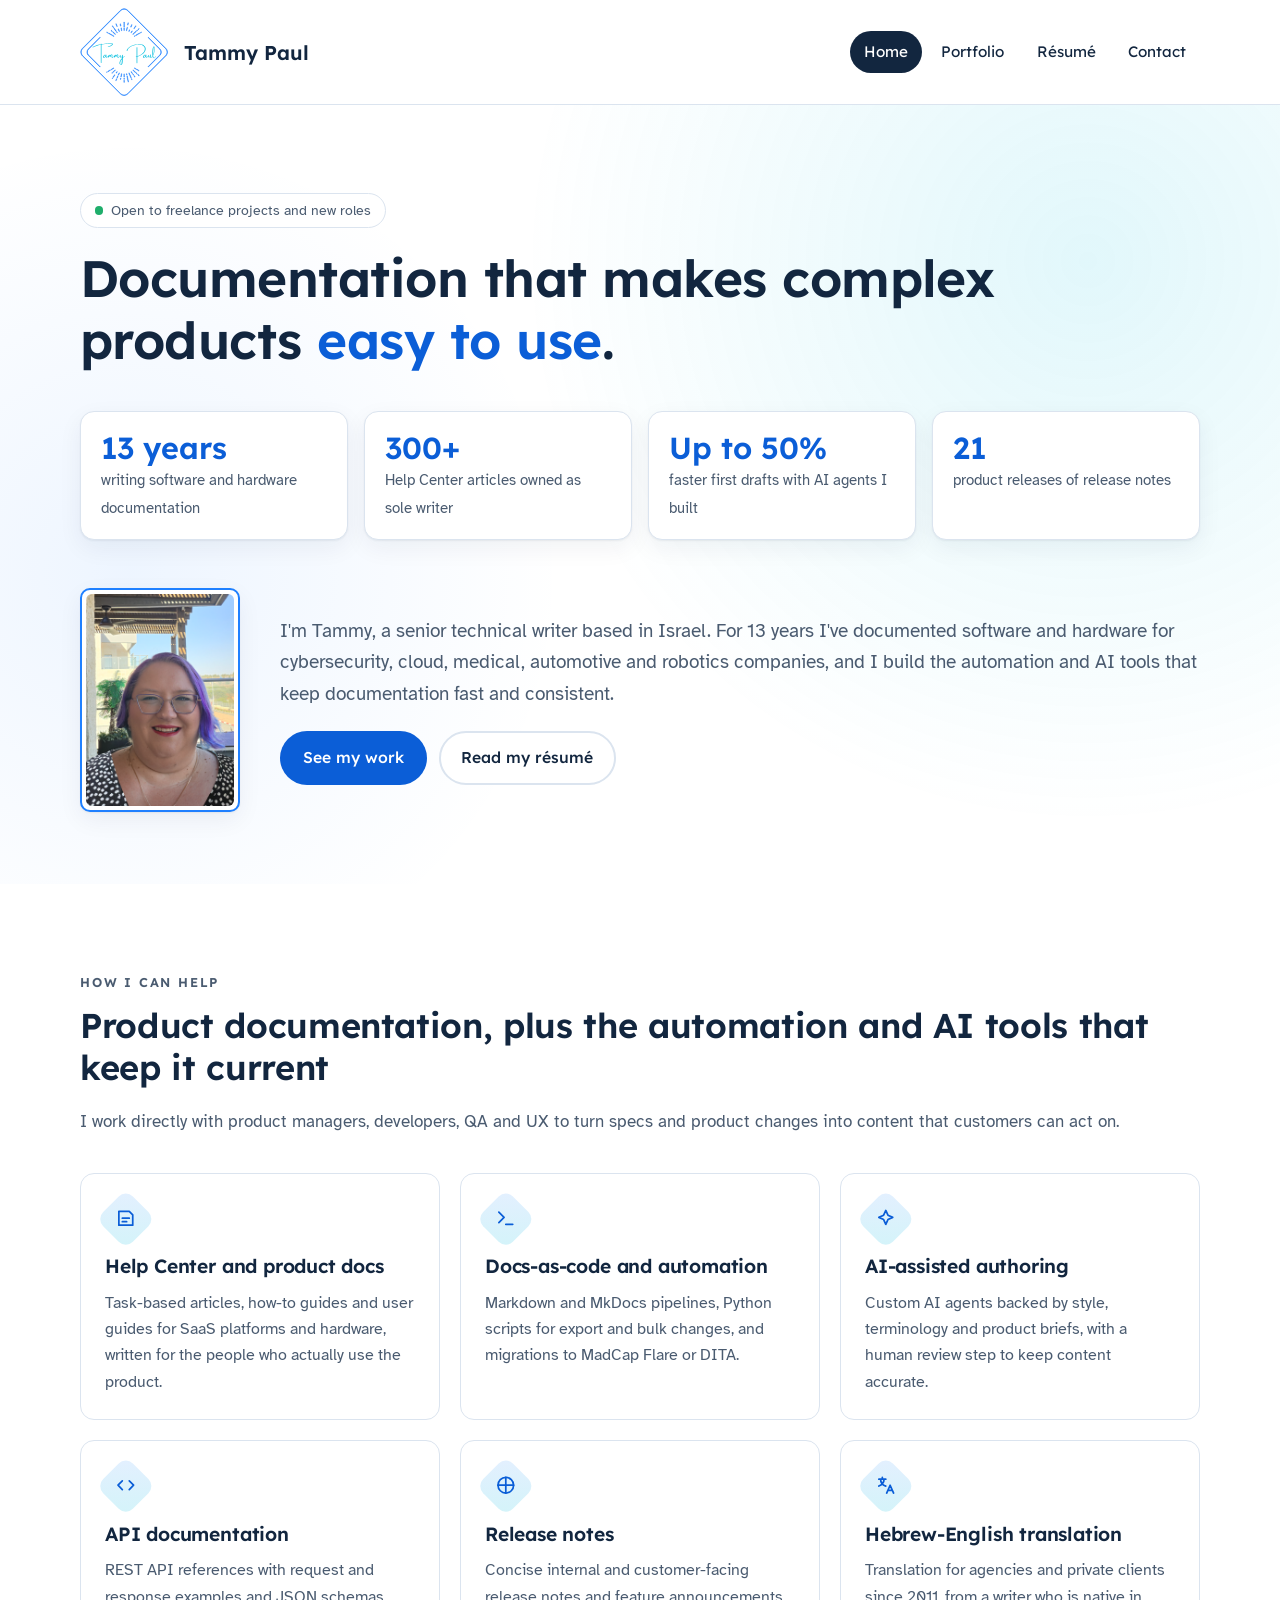
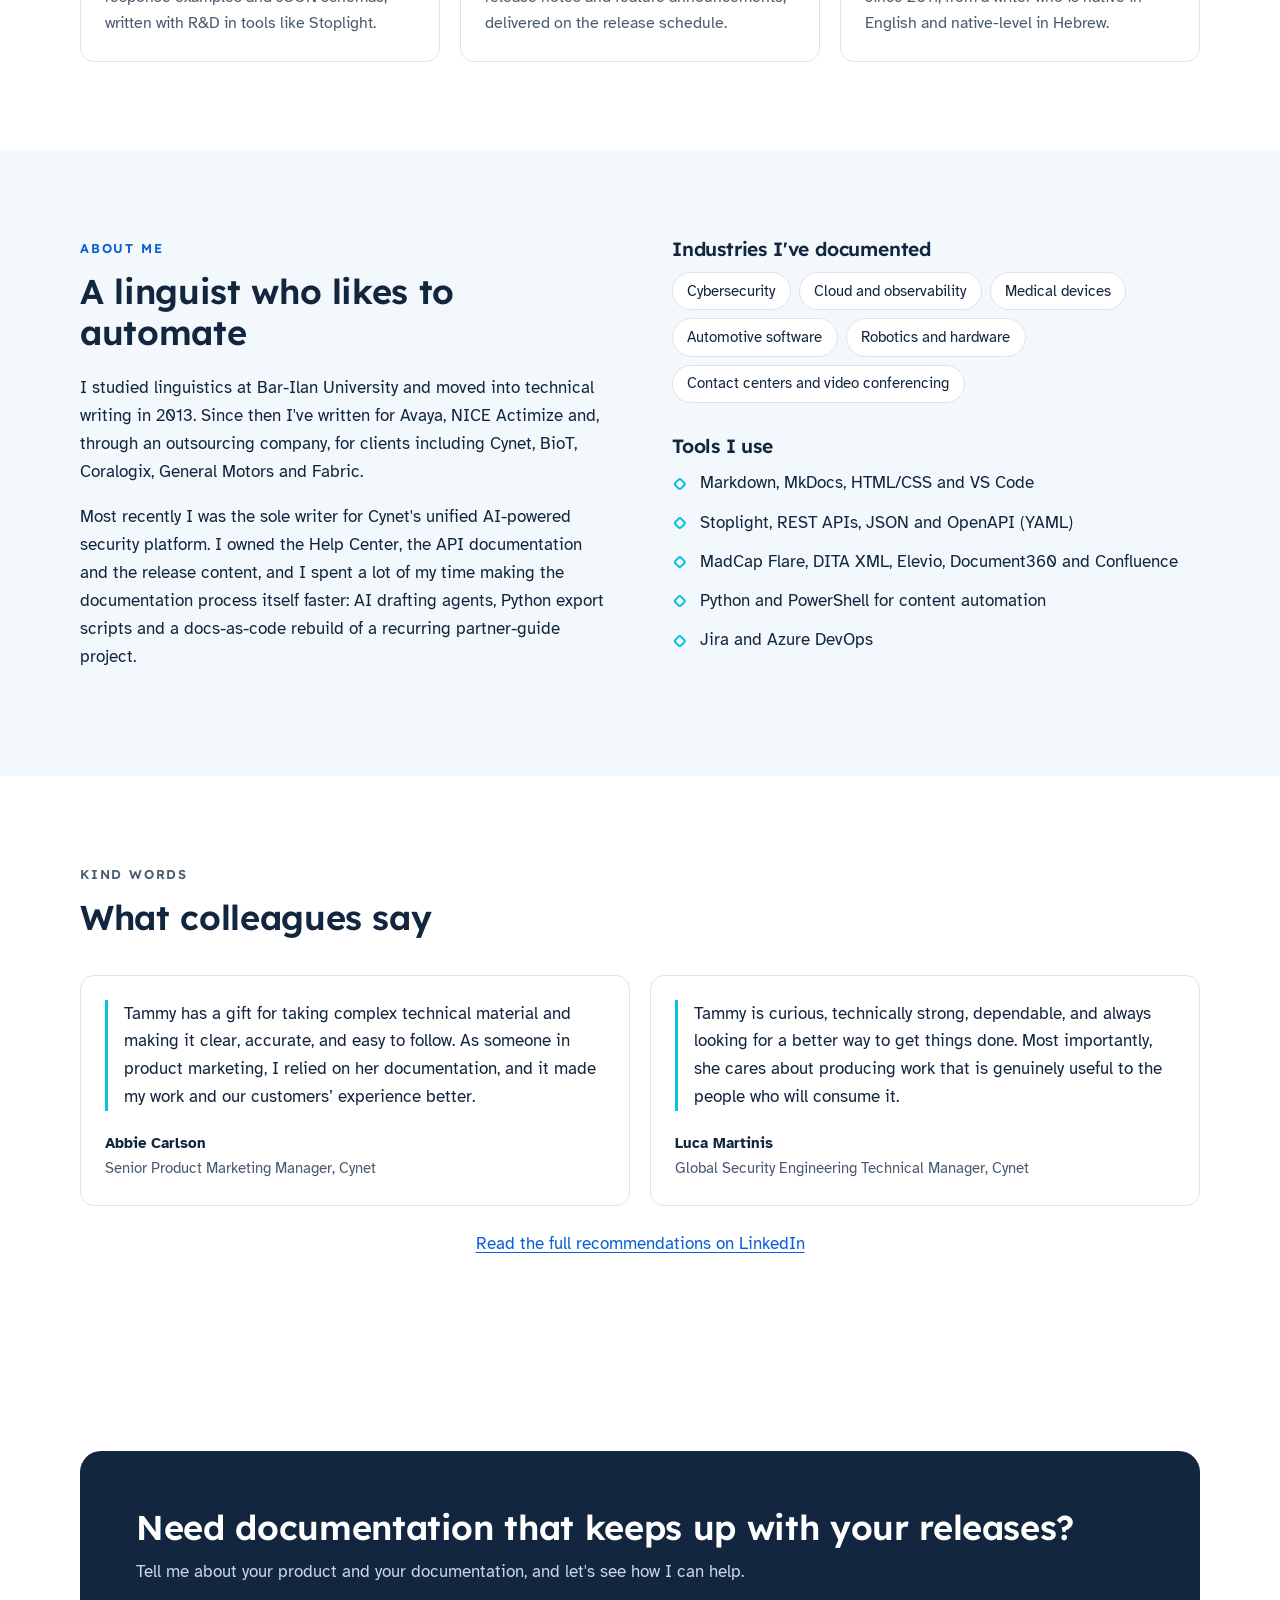
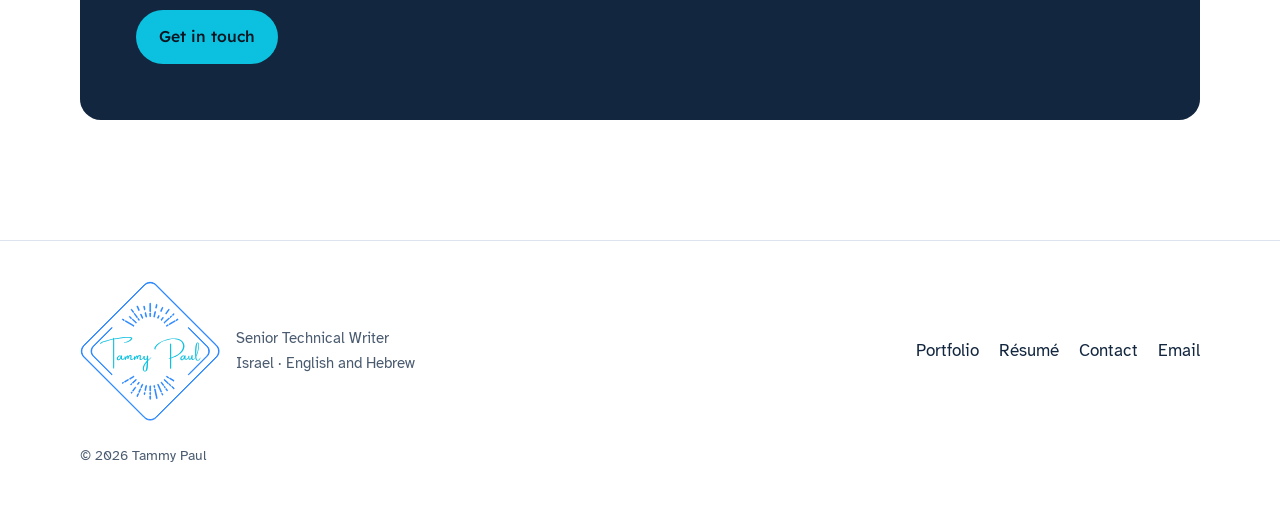
==== commit 7d2d34b9: "Fixes to testimonial layout." ====
--- a/index.html
+++ b/index.html
@@ -154,22 +154,16 @@
         </div>
         <div class="grid-2">
           <figure class="card">
-            <blockquote>
-              <p>I had the pleasure of working with Tammy at Cynet when she was our technical writer, and she made a real difference to the team. Tammy has a gift for taking complex technical material and making it clear, accurate, and easy to follow. As someone in product marketing, I relied on her documentation, and it made my work and our customers’ experience better.</p>
-              <p>She communicates just as clearly as she writes. Tammy asked the right questions, kept everyone aligned, and made collaboration across teams feel easy. She was patient, generous with her time, and always a pleasure to be around.</p>
-              <p>Any team would be lucky to have Tammy, and I recommend her without hesitation.</p></blockquote>
-            <figcaption><strong>Abbie Carlson</strong>, Senior Product Marketing Manager, Cynet</figcaption>
+            <blockquote><p>Tammy has a gift for taking complex technical material and making it clear, accurate, and easy to follow. As someone in product marketing, I relied on her documentation, and it made my work and our customers’ experience better.</p></blockquote>
+            <figcaption><strong>Abbie Carlson</strong> Senior Product Marketing Manager, Cynet</figcaption>
           </figure>
           <figure class="card">
-            <blockquote>
-              <p>Working with Tammy Paul was an absolute pleasure. She is one of those colleagues who makes complex things simpler, not only through excellent documentation, but also through the way she collaborates with the people around her.</p>
-              <p>Tammy is curious, technically strong, dependable, and always looking for a better way to get things done. Most importantly, she cares about producing work that is genuinely useful to the people who will consume it.</p>
-              <p>I would work with Tammy again without hesitation and highly recommend her.</p>
-            </blockquote>
-            <figcaption><strong>Luca Martinis</strong>, Global Security Engineering Technical Manager, Cynet</figcaption>
+            <blockquote><p>Tammy is curious, technically strong, dependable, and always looking for a better way to get things done. Most importantly, she cares about producing work that is genuinely useful to the people who will consume it.</p></blockquote>
+            <figcaption><strong>Luca Martinis</strong> Global Security Engineering Technical Manager, Cynet</figcaption>
           </figure>
         </div>
-      </div>
+            <p style="margin-top:1.5rem; text-align:center"><a href="https://www.linkedin.com/in/tammyspaul/details/recommendations/?detailScreenTabIndex=0">Read the full recommendations on LinkedIn</a></p>
+</div>
     </section>
 
 
--- a/css/style.css
+++ b/css/style.css
@@ -182,8 +182,7 @@
     radial-gradient(circle at 85% 20%, rgba(12, 192, 223, .12), transparent 45%),
     radial-gradient(circle at 10% 60%, rgba(31, 128, 255, .08), transparent 35%);
 }
-.hero h1 { max-width: 22ch; }
-.hero .lead { font-size: 1.2rem; color: var(--ink-soft); max-width: 40rem; margin-bottom: 0; }
+.hero .lead { font-size: 1.2rem; color: var(--ink-soft); margin-bottom: 0; }
 .hero h1 .accent { color: var(--blue-dark); }
 .availability {
   display: inline-flex; align-items: center; gap: .5rem;
@@ -198,7 +197,7 @@
 /* Photo and introduction: small photo beside the "I'm Tammy" paragraph. */
 .intro {
   display: grid; grid-template-columns: 160px 1fr; gap: clamp(1.5rem, 4vw, 2.5rem);
-  align-items: center; margin-top: clamp(2rem, 4vw, 3rem); max-width: 52rem;
+  align-items: center; margin-top: clamp(2rem, 4vw, 3rem);
 }
 .intro .btn-row { margin-top: 1.25rem; }
 
@@ -242,7 +241,7 @@
 /* ---------- Sections ---------- */
 .section { padding: clamp(3.5rem, 7vw, 5.5rem) 0; }
 .section-tint { background: var(--mist); }
-.section-head { max-width: 44rem; margin-bottom: 2.25rem; }
+.section-head { margin-bottom: 2.25rem; }
 .section-head p { color: var(--ink-soft); }
 
 .grid-3 { display: grid; grid-template-columns: repeat(3, 1fr); gap: 1.25rem; }
@@ -265,6 +264,20 @@
 }
 .icon svg { transform: rotate(-45deg); width: 1.3rem; height: 1.3rem; stroke: var(--blue-dark); }
 
+/* Testimonials ("Kind words"). Browsers indent <figure> and <blockquote>
+   by default, which squeezes the text on phones, so those margins are removed. */
+figure.card { margin: 0; }
+.card blockquote {
+  margin: 0 0 1.25rem; padding-left: 1rem;
+  border-left: 3px solid var(--cyan);
+}
+.card blockquote p { color: var(--ink); font-size: 1.05rem; }
+.card figcaption { margin-top: auto; font-size: .95rem; color: var(--ink-soft); }
+.card figcaption strong { display: block; color: var(--ink); } /* name on its own line, title below */
+@media (max-width: 640px) {
+  .card { padding: 1.25rem; }
+}
+
 /* Domain chips */
 .chips { display: flex; flex-wrap: wrap; gap: .5rem; padding: 0; margin: 0; list-style: none; }
 .chips li {
@@ -300,7 +313,7 @@
   background: radial-gradient(circle at 90% 10%, rgba(12, 192, 223, .12), transparent 45%);
   border-bottom: 1px solid var(--line);
 }
-.page-head p { color: var(--ink-soft); max-width: 44rem; font-size: 1.1rem; margin: 0; }
+.page-head p { color: var(--ink-soft); font-size: 1.1rem; margin: 0; }
 
 /* ---------- Portfolio ---------- */
 .filter-note { color: var(--ink-soft); font-size: .95rem; }
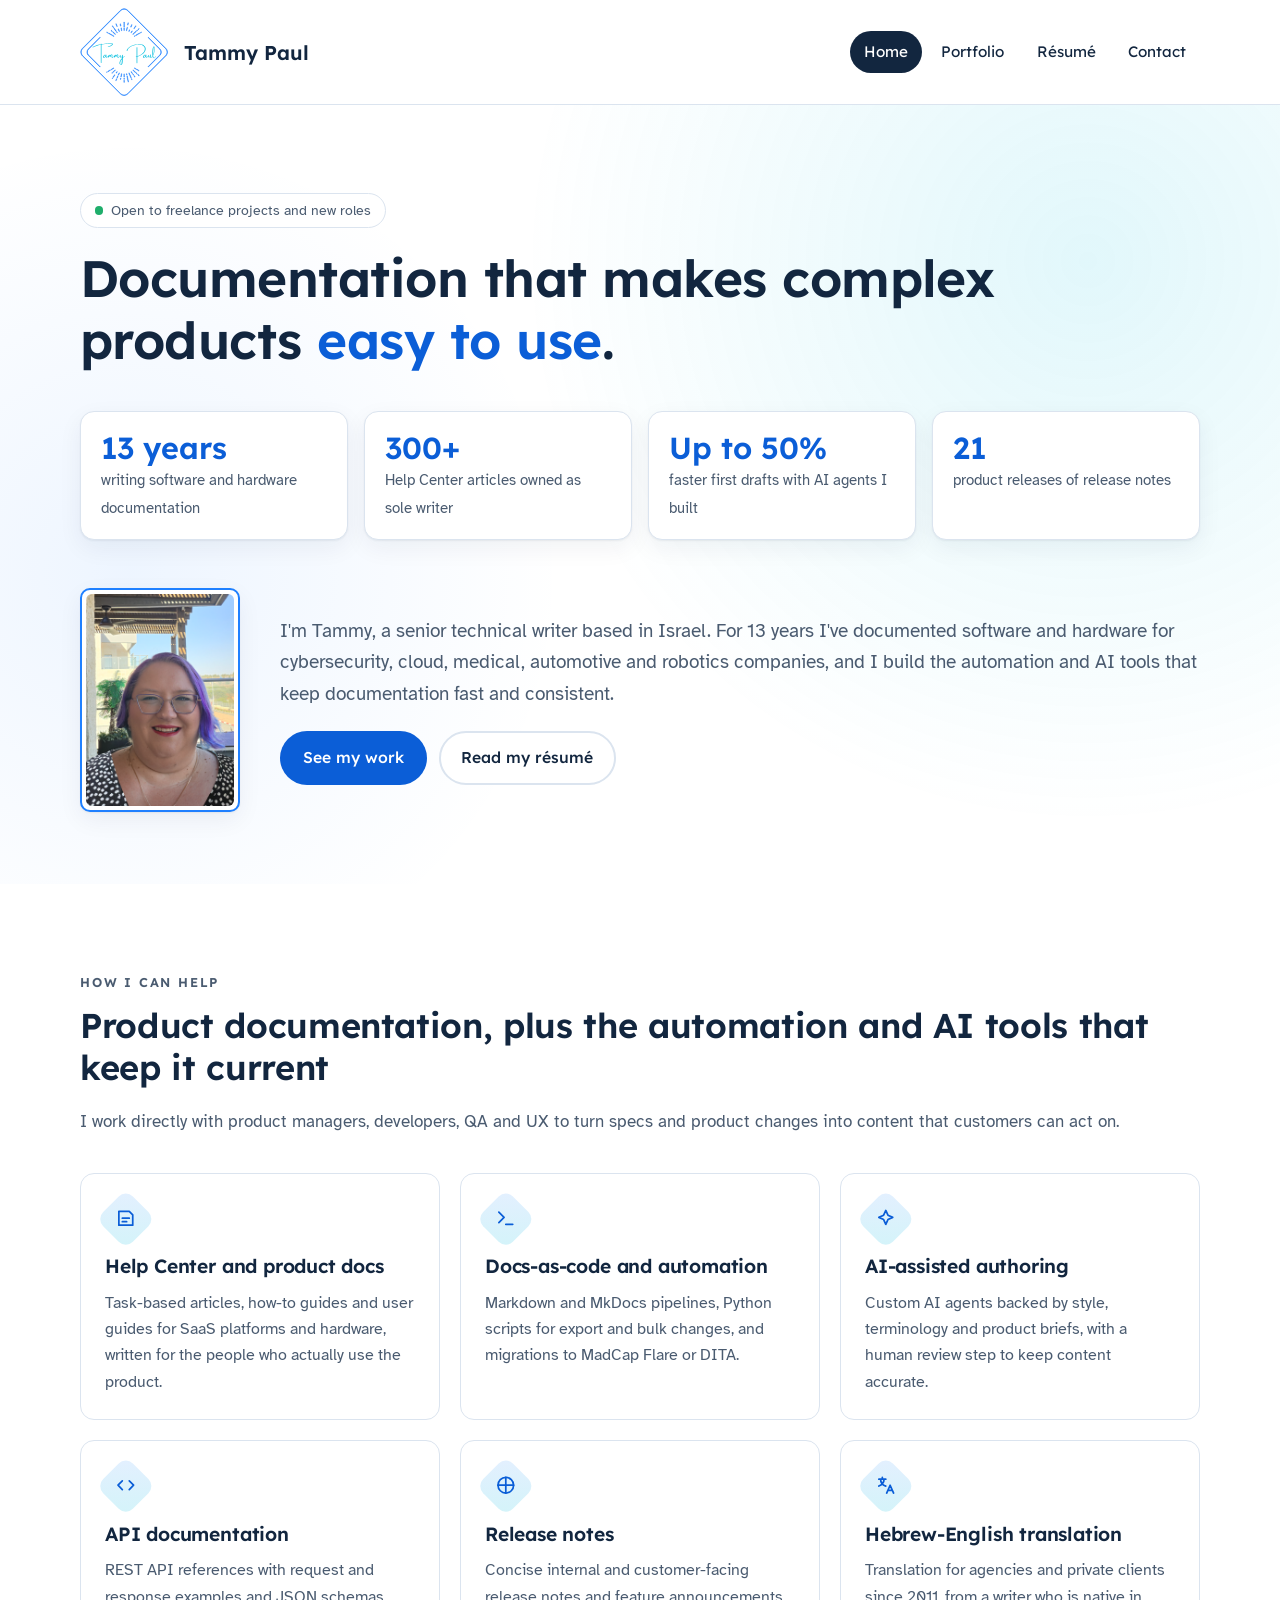
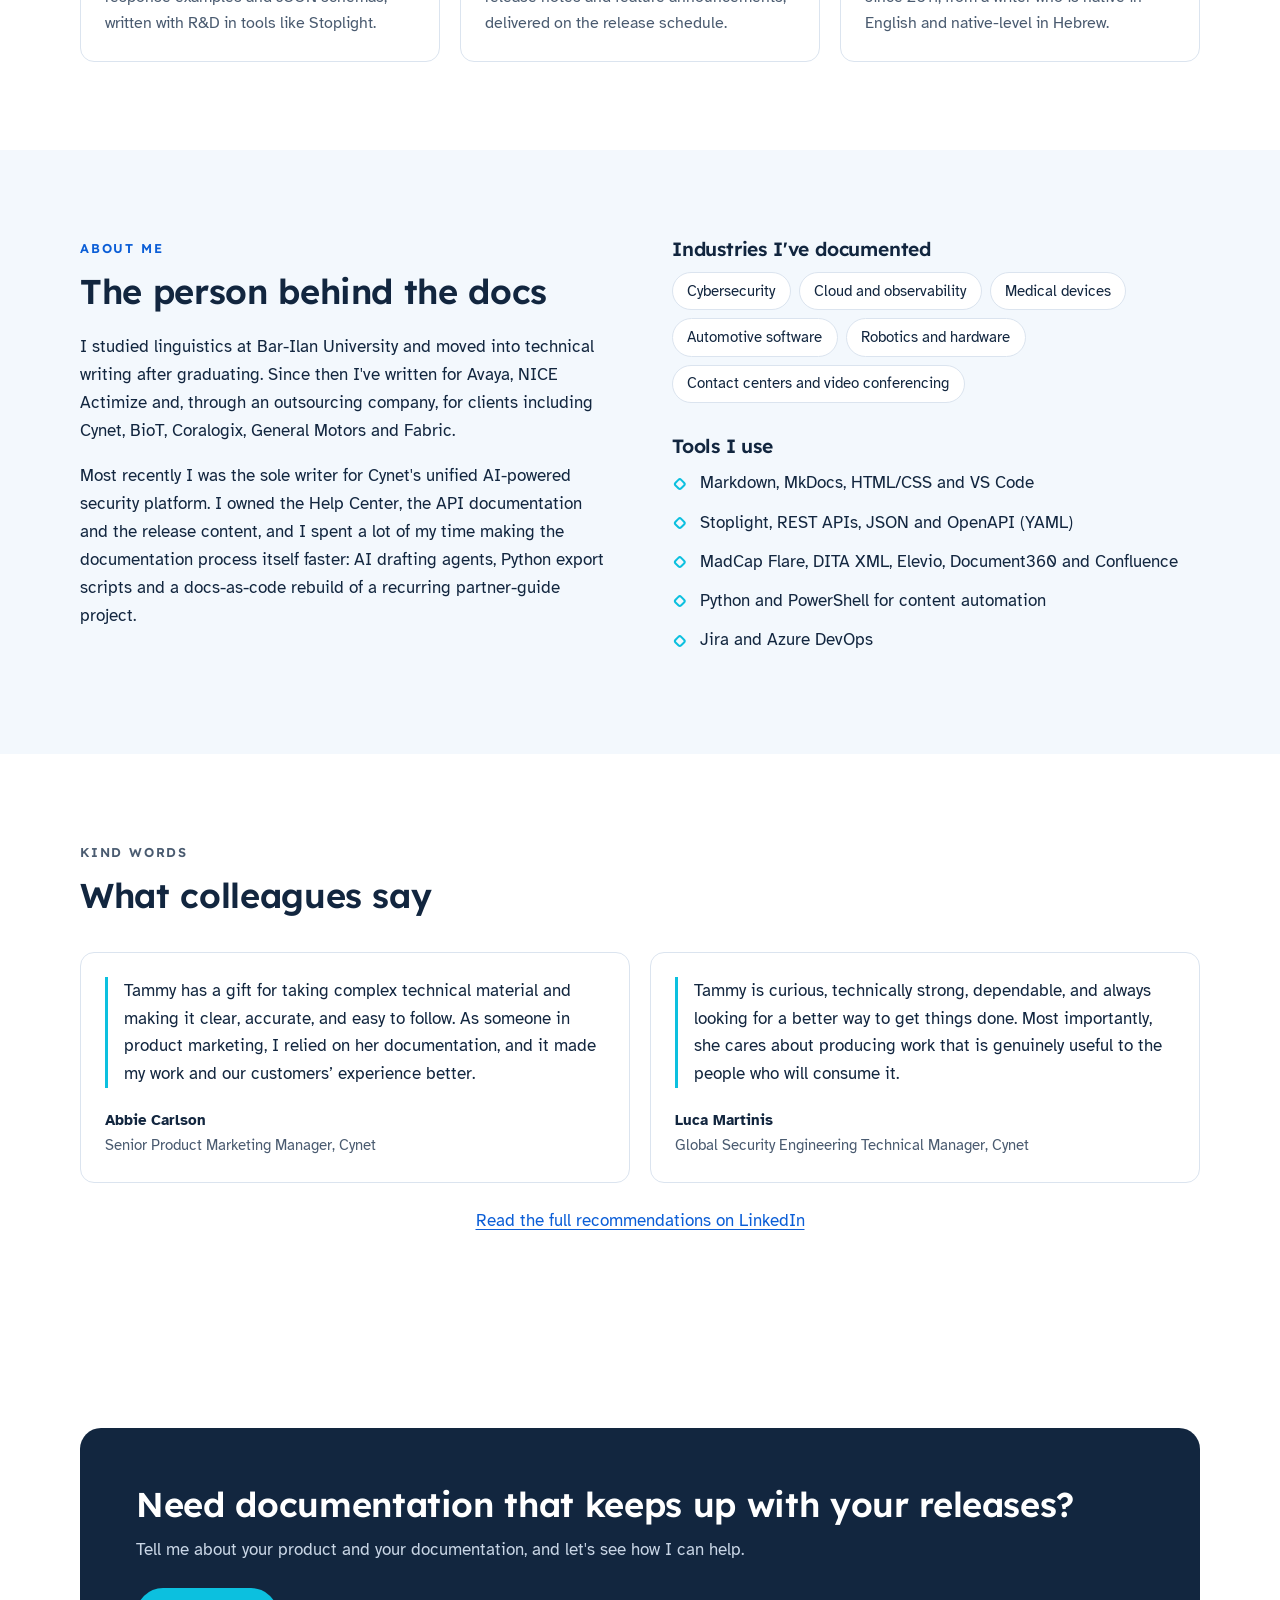
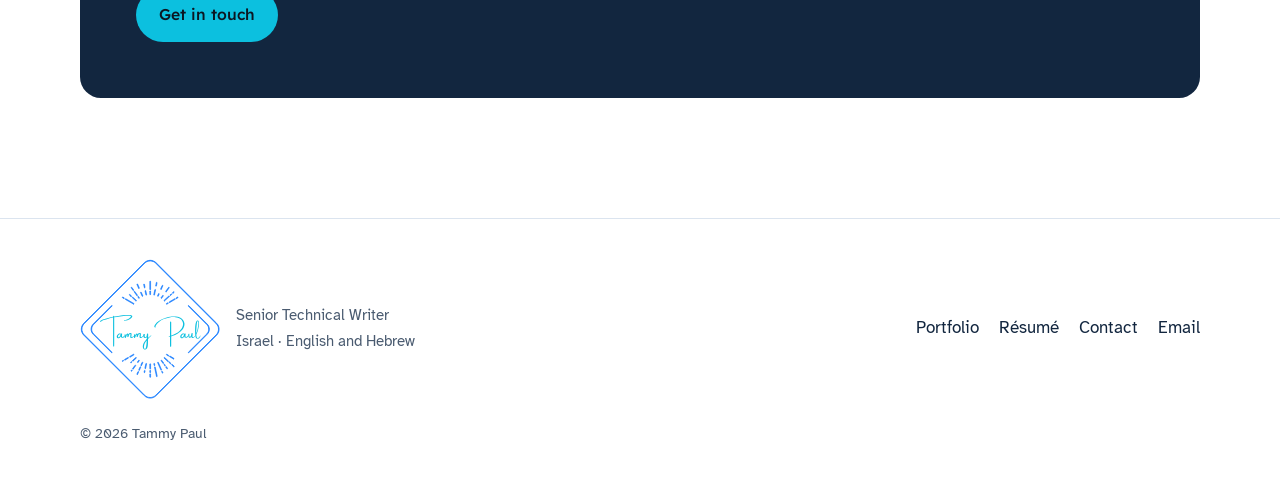
==== commit 2b90d33f: "Updated About Me section" ====
--- a/index.html
+++ b/index.html
@@ -120,8 +120,8 @@
       <div class="container split">
         <div>
           <p class="eyebrow">About me</p>
-          <h2 id="about-title">A linguist who likes to automate</h2>
-          <p>I studied linguistics at Bar-Ilan University and moved into technical writing in 2013. Since then I've written for Avaya, NICE Actimize and, through an outsourcing company, for clients including Cynet, BioT, Coralogix, General Motors and Fabric.</p>
+          <h2 id="about-title">The person behind the docs</h2>
+          <p>I studied linguistics at Bar-Ilan University and moved into technical writing after graduating. Since then I've written for Avaya, NICE Actimize and, through an outsourcing company, for clients including Cynet, BioT, Coralogix, General Motors and Fabric.</p>
           <p>Most recently I was the sole writer for Cynet's unified AI-powered security platform. I owned the Help Center, the API documentation and the release content, and I spent a lot of my time making the documentation process itself faster: AI drafting agents, Python export scripts and a docs-as-code rebuild of a recurring partner-guide project.</p>
         </div>
         <div>
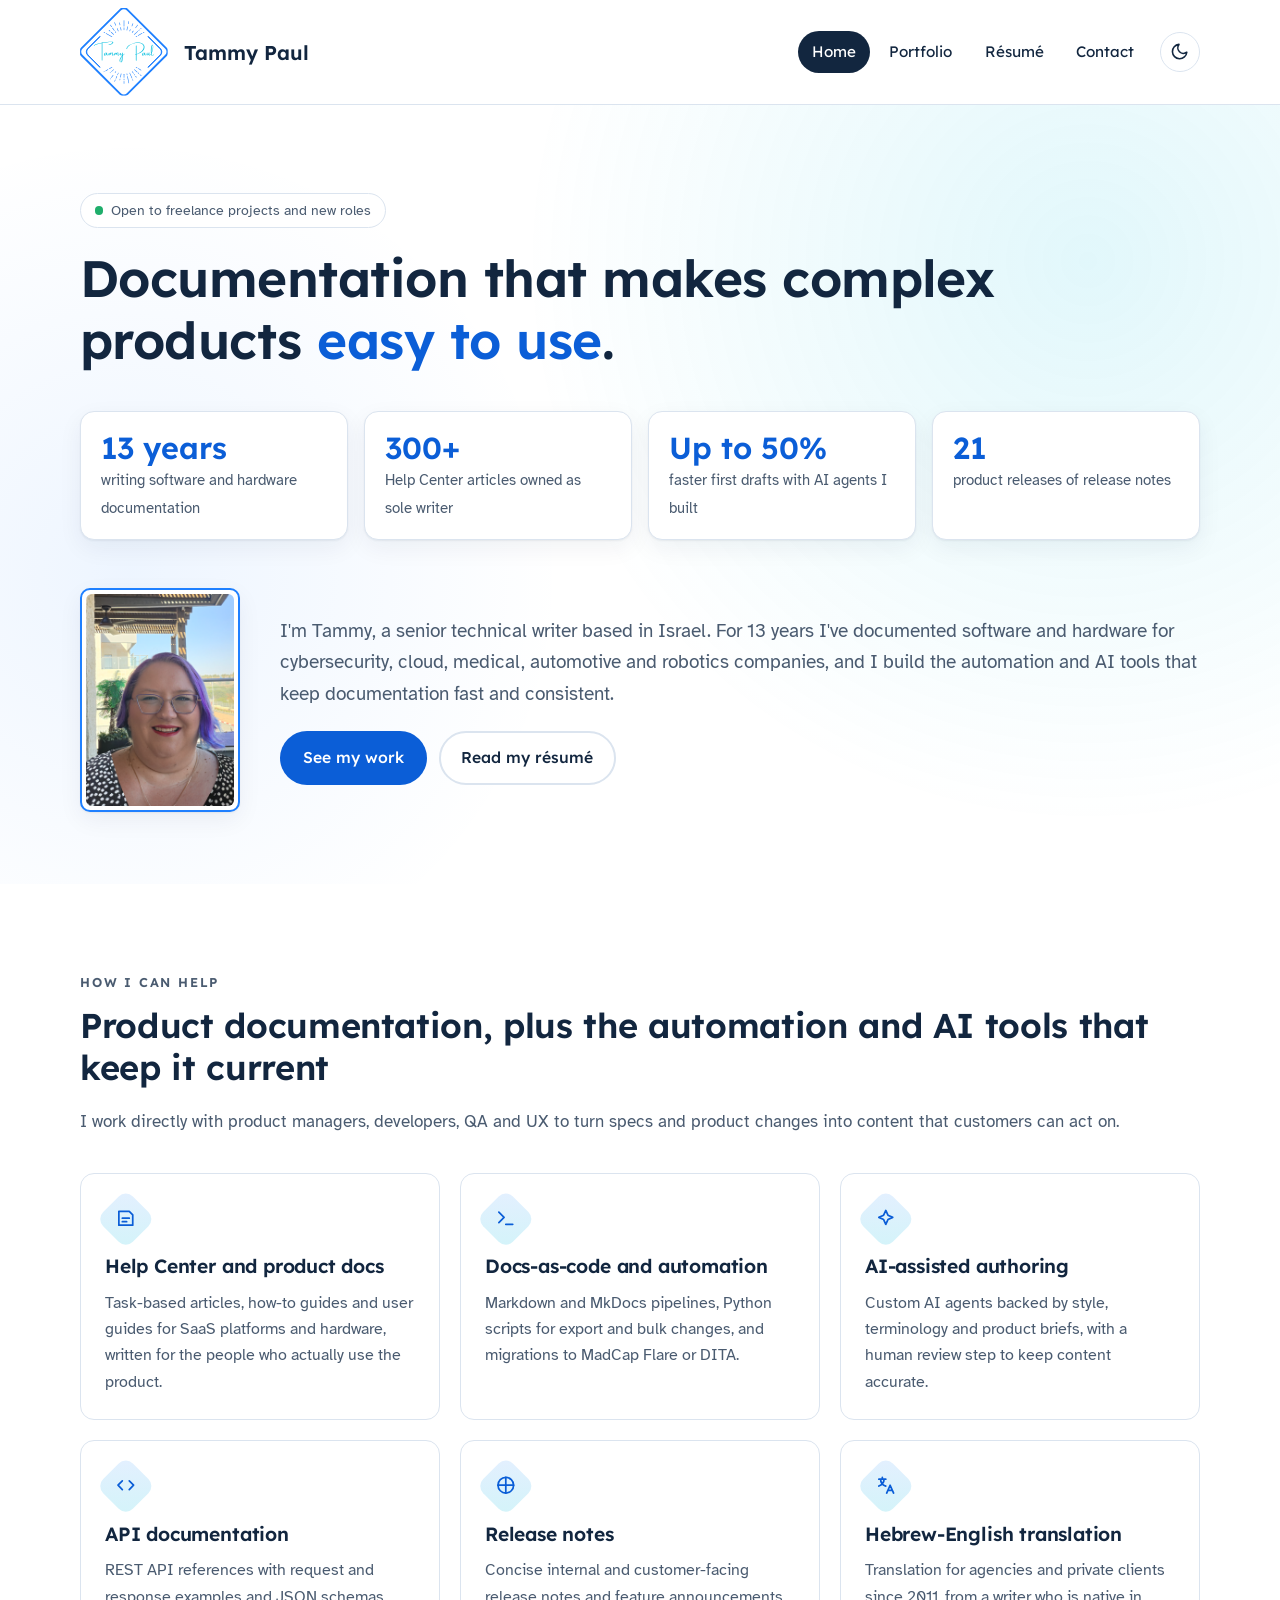
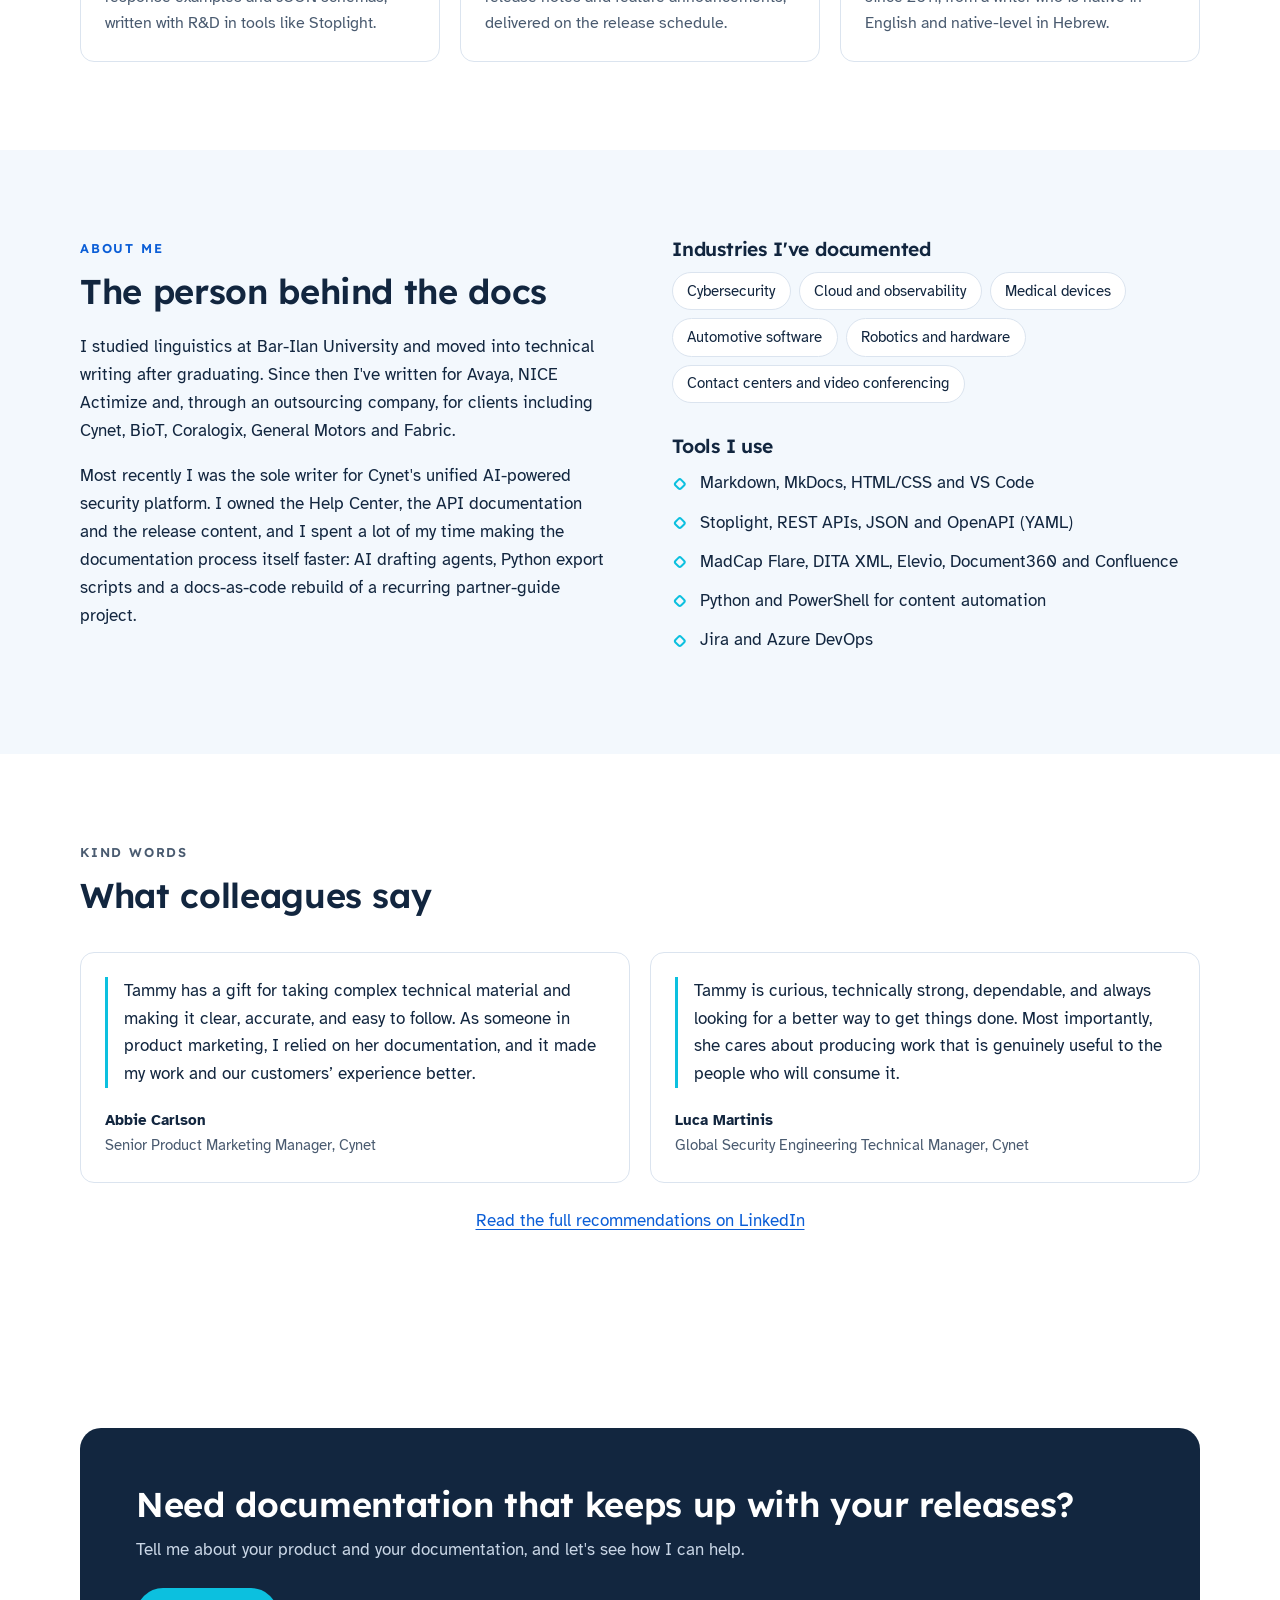
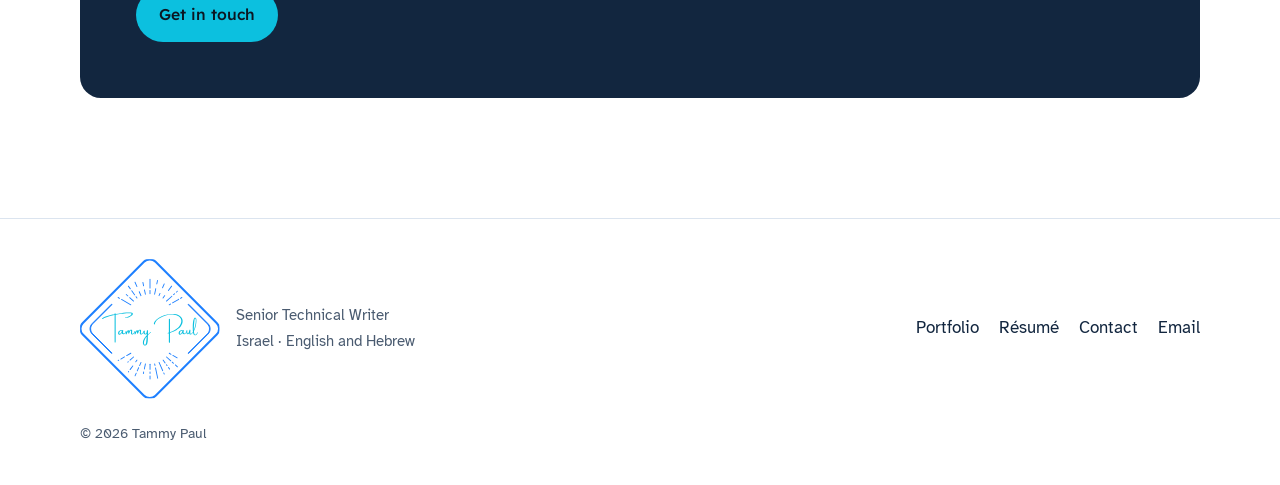
==== commit 743c69ff: "Updated logos and aded dark/light mode toggle." ====
--- a/index.html
+++ b/index.html
@@ -12,6 +12,9 @@
   <link rel="preconnect" href="https://fonts.googleapis.com">
   <link rel="preconnect" href="https://fonts.gstatic.com" crossorigin>
   <link href="https://fonts.googleapis.com/css2?family=Atkinson+Hyperlegible:ital,wght@0,400;0,700;1,400&family=Lexend:wght@400;500;600&display=swap" rel="stylesheet">
+  <!-- Theme: apply the visitor's saved light/dark choice before the page draws. -->
+  <script>try{var t=localStorage.getItem('theme');if(t!=='light'&&t!=='dark'){t=matchMedia('(prefers-color-scheme: dark)').matches?'dark':'light';}document.documentElement.setAttribute('data-theme',t);}catch(e){}</script>
+
   <link rel="stylesheet" href="css/style.css">
 </head>
 <body>
@@ -32,6 +35,10 @@
           <li><a href="contact.html">Contact</a></li>
         </ul>
       </nav>
+      <button class="theme-toggle" type="button" aria-label="Switch to dark mode" title="Switch to dark mode">
+        <svg class="icon-moon" viewBox="0 0 24 24" fill="none" stroke="currentColor" stroke-width="2" stroke-linecap="round" stroke-linejoin="round" aria-hidden="true"><path d="M21 12.8A9 9 0 1 1 11.2 3a7 7 0 0 0 9.8 9.8z"/></svg>
+        <svg class="icon-sun" viewBox="0 0 24 24" fill="none" stroke="currentColor" stroke-width="2" stroke-linecap="round" stroke-linejoin="round" aria-hidden="true"><circle cx="12" cy="12" r="4"/><path d="M12 2v2M12 20v2M4.9 4.9l1.4 1.4M17.7 17.7l1.4 1.4M2 12h2M20 12h2M4.9 19.1l1.4-1.4M17.7 6.3l1.4-1.4"/></svg>
+      </button>
     </div>
   </header>
 
--- a/css/style.css
+++ b/css/style.css
@@ -32,10 +32,33 @@
 }
 
 /* ---------- Dark theme ----------
-   Used automatically when the visitor's device is set to dark mode.
-   To change a dark-mode color, edit it here. */
+   The theme toggle sets data-theme="light" or "dark" on the <html> element.
+   Until a visitor clicks it, the site follows their device setting.
+   To change a dark-mode color, edit it in BOTH blocks below (they must match). */
+:root[data-theme="light"] { color-scheme: light; }
+:root[data-theme="dark"] {
+  color-scheme: dark;
+  --ink: #e7eef6;
+  --ink-soft: #a7b6c8;
+  --line: #26394f;
+  --paper: #0c1622;
+  --mist: #111e2d;
+  --surface: #142233;
+  --blue-dark: #6cb2ff;
+  --header-bg: rgba(12, 22, 34, .9);
+  --btn-bg: #6cb2ff;
+  --btn-fg: #0c1622;
+  --cta-bg: #16304b;
+  --cta-fg: #ffffff;
+  --cta-muted: #b9c9dc;
+  --status: #3ccf8e;
+  --shadow: 0 1px 2px rgba(0, 0, 0, .3), 0 8px 24px rgba(0, 0, 0, .3);
+}
+:root[data-theme="dark"] .hero .portrait { border-color: #6cb2ff; } /* photo frame matches links and buttons */
+
+/* Fallback for browsers with scripts turned off: follow the device setting. */
 @media (prefers-color-scheme: dark) {
-  :root {
+  :root:not([data-theme]) {
     --ink: #e7eef6;
     --ink-soft: #a7b6c8;
     --line: #26394f;
@@ -52,7 +75,7 @@
     --status: #3ccf8e;
     --shadow: 0 1px 2px rgba(0, 0, 0, .3), 0 8px 24px rgba(0, 0, 0, .3);
   }
-  .hero .portrait { border-color: #6cb2ff; } /* photo frame matches links and buttons */
+  :root:not([data-theme]) .hero .portrait { border-color: #6cb2ff; }
 }
 
 *, *::before, *::after { box-sizing: border-box; }
@@ -121,9 +144,10 @@
   border-bottom: 1px solid var(--line);
 }
 .header-inner {
-  display: flex; align-items: center; justify-content: space-between;
-  gap: 1rem; min-height: 72px;
-}
+  display: flex; align-items: center; justify-content: flex-start;
+  gap: .75rem; min-height: 72px;
+}
+.site-nav { margin-left: auto; }
 .brand {
   display: flex; align-items: center; gap: .7rem;
   text-decoration: none; color: var(--ink);
@@ -155,12 +179,26 @@
 .site-nav a[aria-current="page"] { background: var(--ink); color: var(--paper); }
 
 @media (max-width: 760px) {
-  .nav-toggle { display: inline-block; }
+  .nav-toggle { display: inline-block; margin-left: auto; }
   .site-nav { display: none; position: absolute; left: 0; right: 0; top: 100%;
     background: var(--surface); border-bottom: 1px solid var(--line); }
   .site-nav.open { display: block; }
   .site-nav ul { flex-direction: column; padding: .75rem 1.25rem 1rem; }
 }
+
+/* Theme toggle: shows a moon in light mode and a sun in dark mode. */
+.theme-toggle {
+  display: inline-grid; place-items: center; flex-shrink: 0;
+  width: 2.5rem; height: 2.5rem; padding: 0;
+  background: none; border: 1px solid var(--line); border-radius: 999px;
+  color: var(--ink); cursor: pointer;
+}
+.theme-toggle:hover { background: var(--mist); color: var(--blue-dark); }
+.theme-toggle svg { width: 1.2rem; height: 1.2rem; }
+.theme-toggle .icon-sun { display: none; }
+:root[data-theme="dark"] .theme-toggle .icon-sun { display: block; }
+:root[data-theme="dark"] .theme-toggle .icon-moon { display: none; }
+:root:not([data-theme]) .theme-toggle { display: none; } /* hidden if scripts are off */
 
 /* ---------- Buttons ---------- */
 .btn {
@@ -409,12 +447,12 @@
 /* ---------- Print (résumé prints cleanly) ---------- */
 @media print {
   /* Always print with the light colors, even in dark mode. */
-  :root {
+  :root, :root[data-theme], :root:not([data-theme]) {
     --ink: #12263f; --ink-soft: #4a5b70; --line: #dbe4ef;
     --paper: #ffffff; --mist: #f3f8fd; --surface: #ffffff; --blue-dark: #0b5ed7;
   }
   body { background: #ffffff; }
-  .site-header, .site-footer, .resume-aside nav, .btn, .skip-link { display: none !important; }
+  .site-header, .site-footer, .resume-aside nav, .btn, .skip-link, .theme-toggle { display: none !important; }
   .page-head { padding: 0 0 1rem; background: none; }
   .resume-layout { display: block; }
   body { font-size: 11pt; }
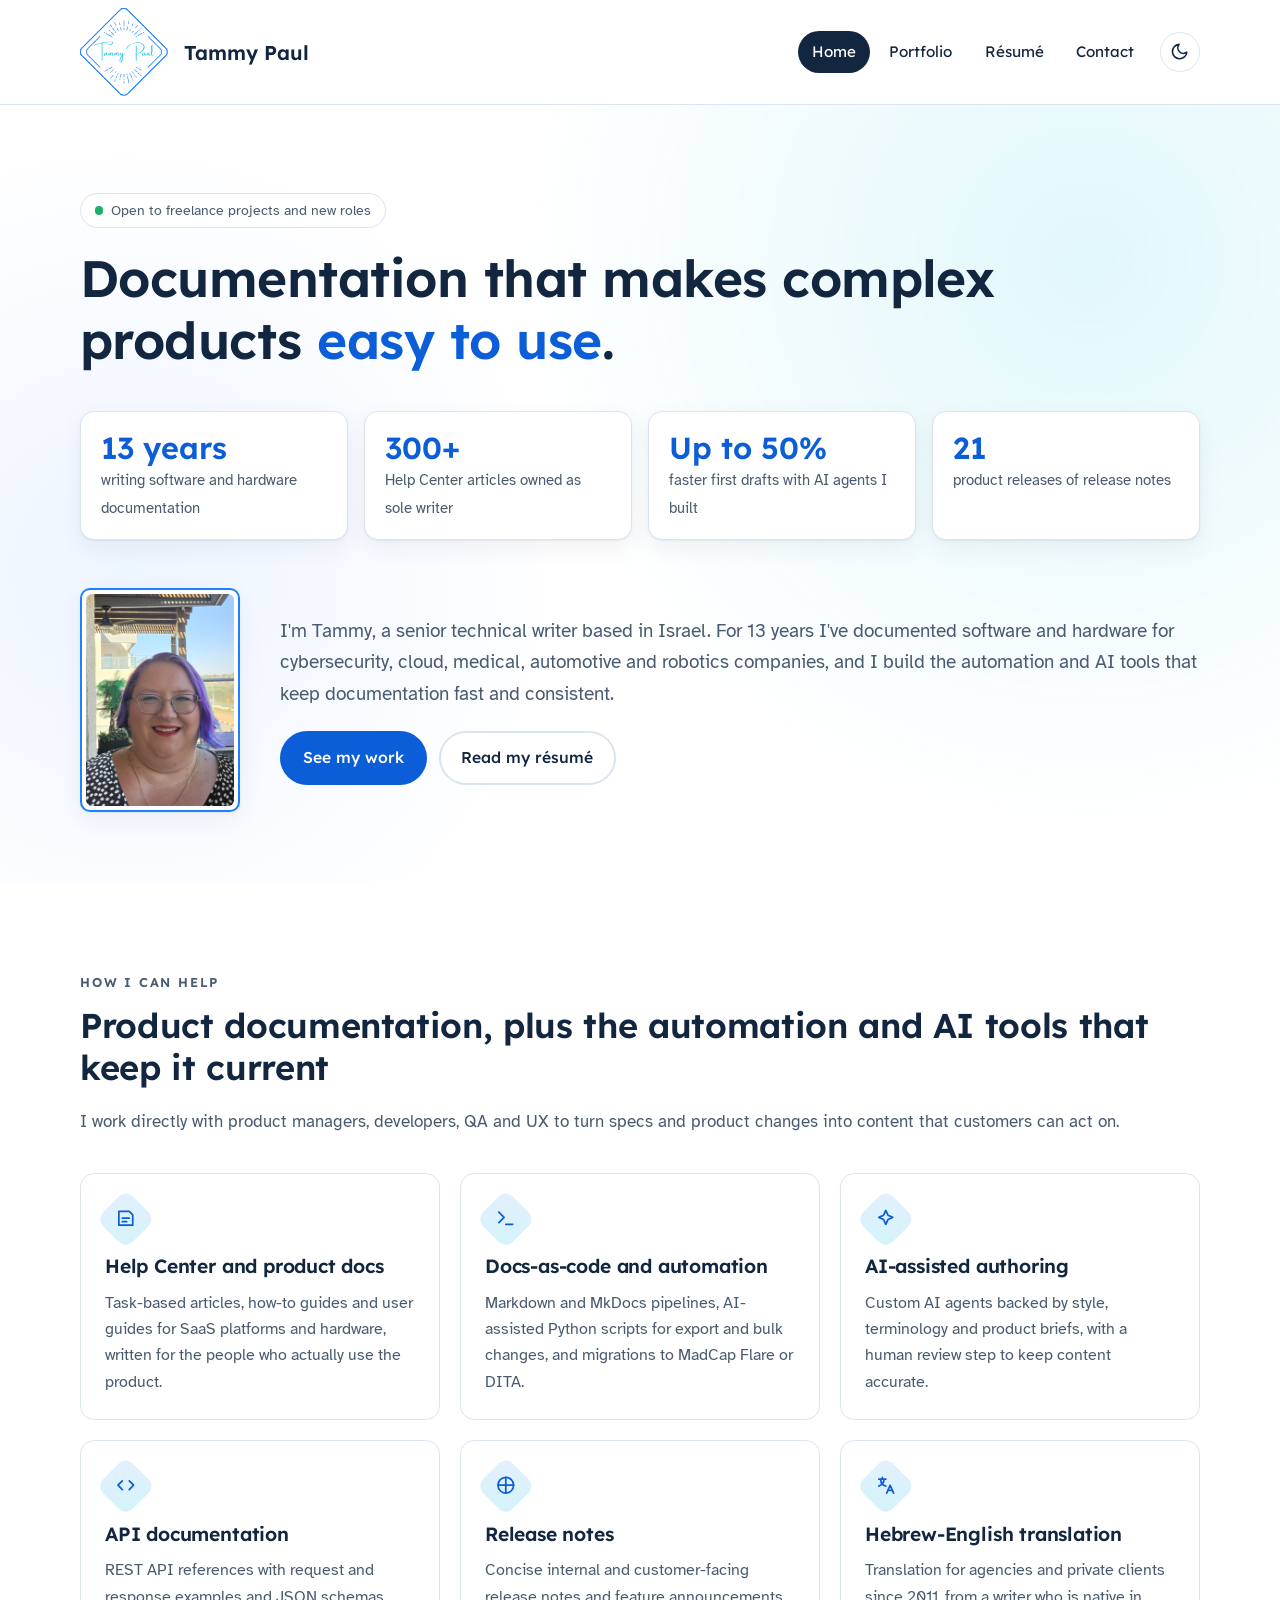
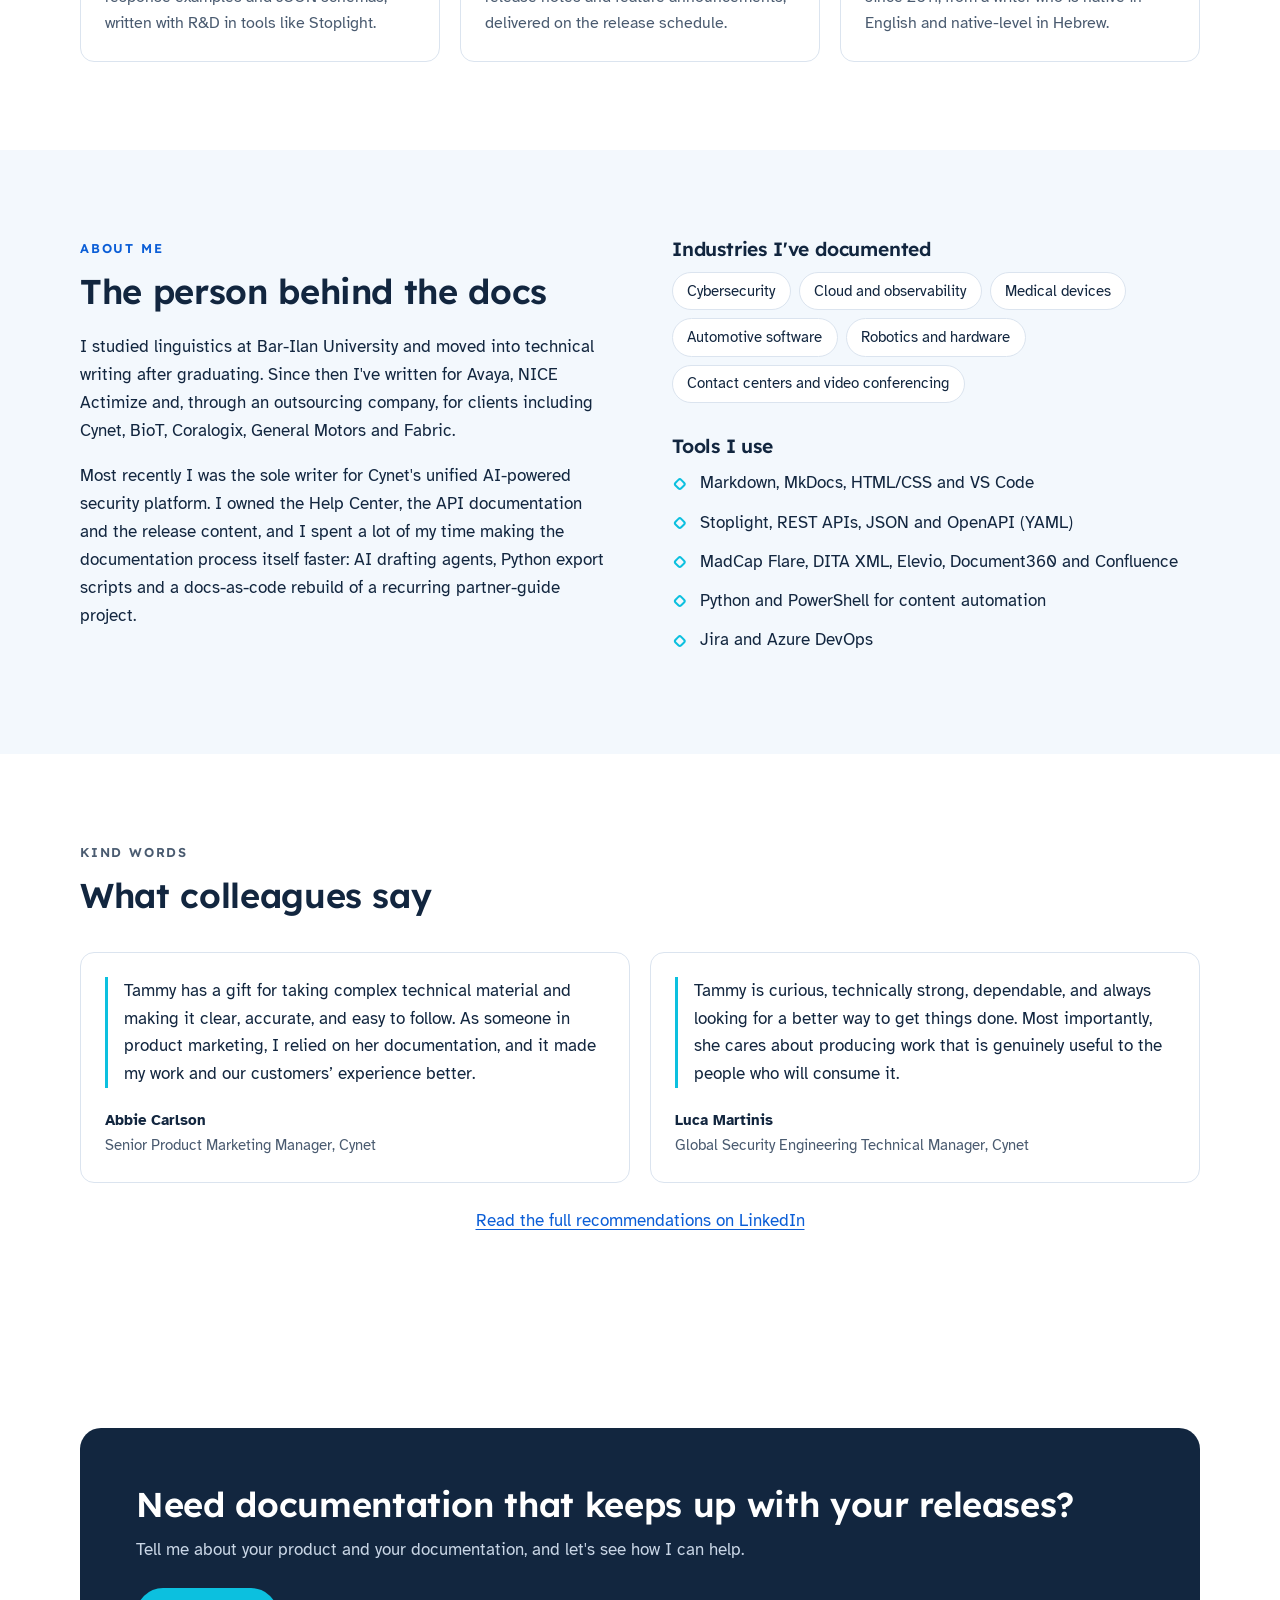
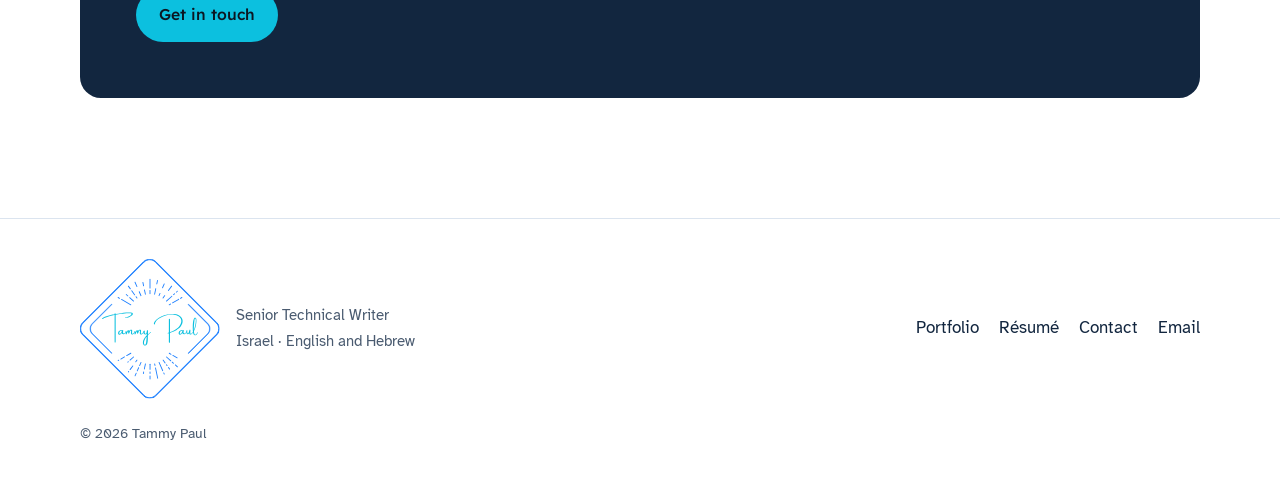
==== commit c292f35e: "minor wording changes" ====
--- a/index.html
+++ b/index.html
@@ -96,7 +96,7 @@
           <article class="card">
             <div class="icon" aria-hidden="true"><svg viewBox="0 0 24 24" fill="none" stroke-width="2" stroke-linecap="round" stroke-linejoin="round"><path d="M4 17l6-6-6-6M12 19h8"/></svg></div>
             <h3>Docs-as-code and automation</h3>
-            <p>Markdown and MkDocs pipelines, Python scripts for export and bulk changes, and migrations to MadCap Flare or DITA.</p>
+            <p>Markdown and MkDocs pipelines, AI-assisted Python scripts for export and bulk changes, and migrations to MadCap Flare or DITA.</p>
           </article>
           <article class="card">
             <div class="icon" aria-hidden="true"><svg viewBox="0 0 24 24" fill="none" stroke-width="2" stroke-linecap="round" stroke-linejoin="round"><path d="M12 3l2.5 5.5L20 11l-5.5 2.5L12 19l-2.5-5.5L4 11l5.5-2.5z"/></svg></div>
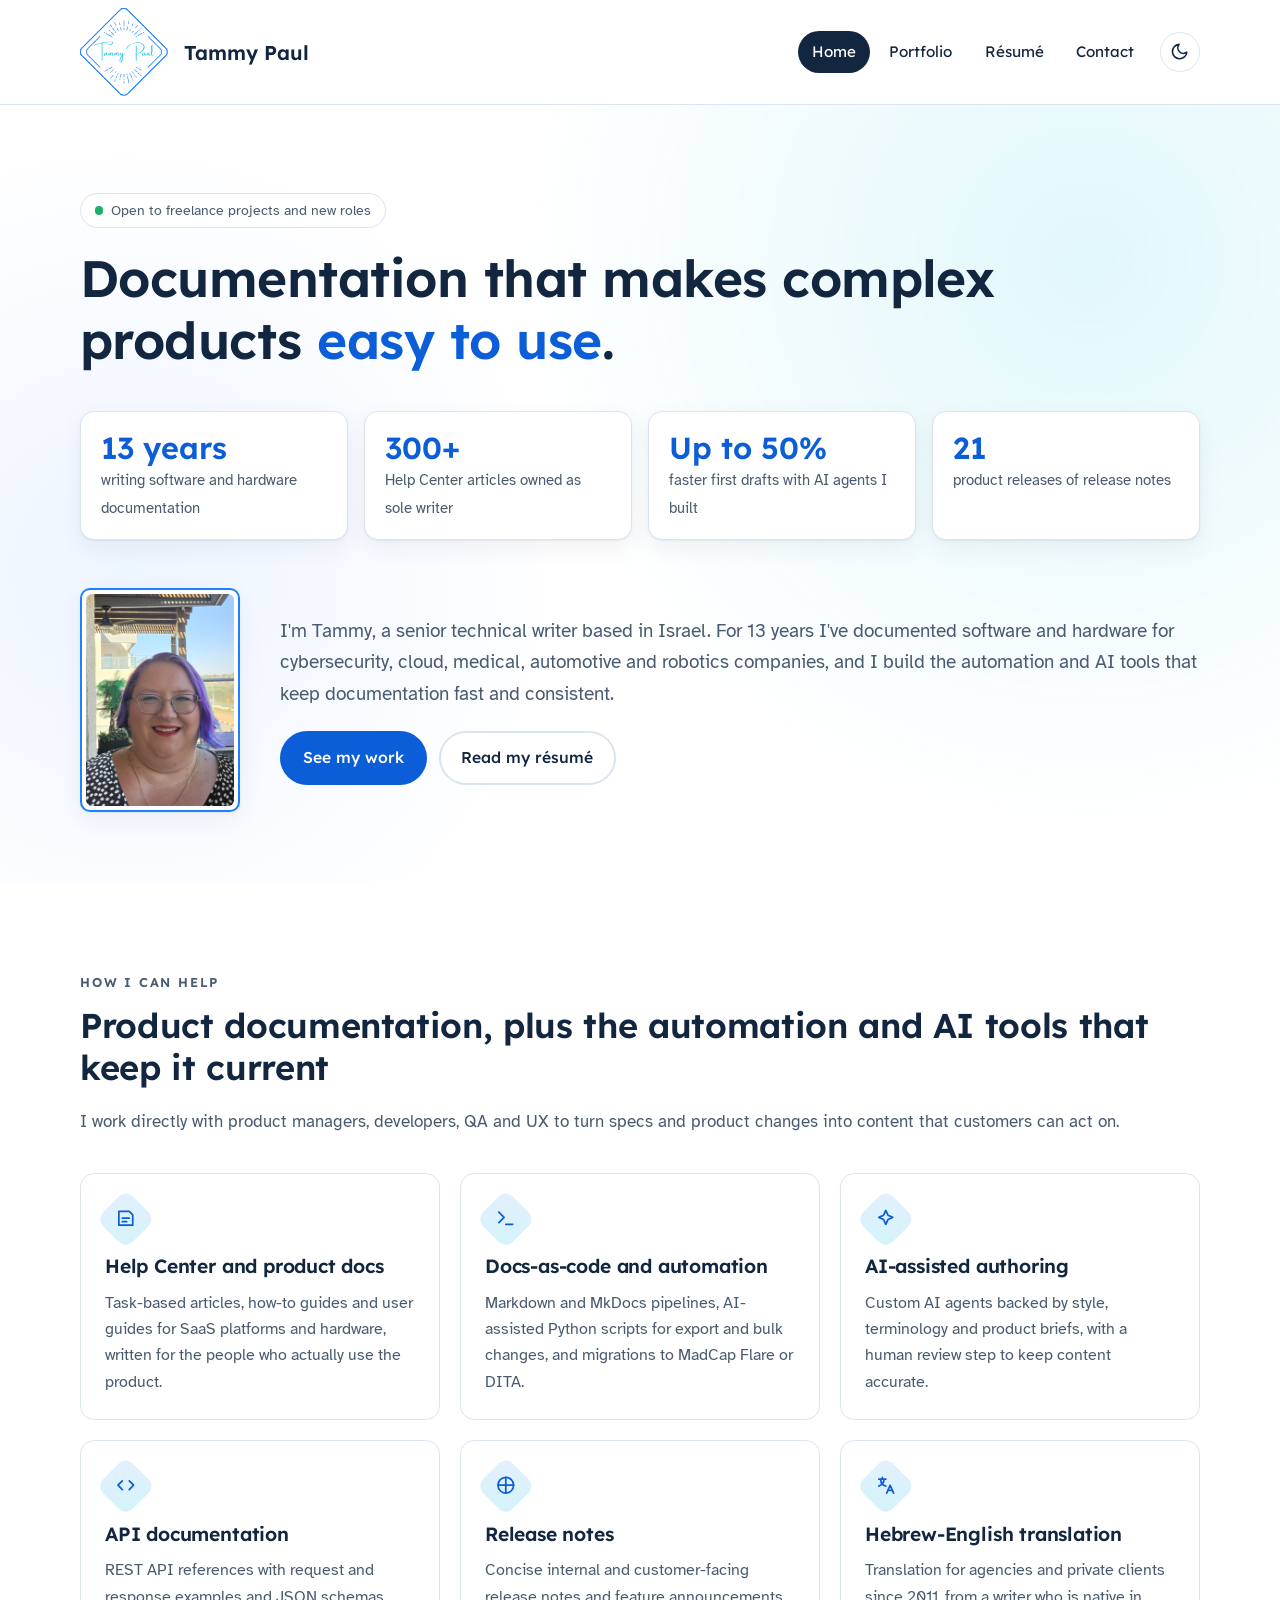
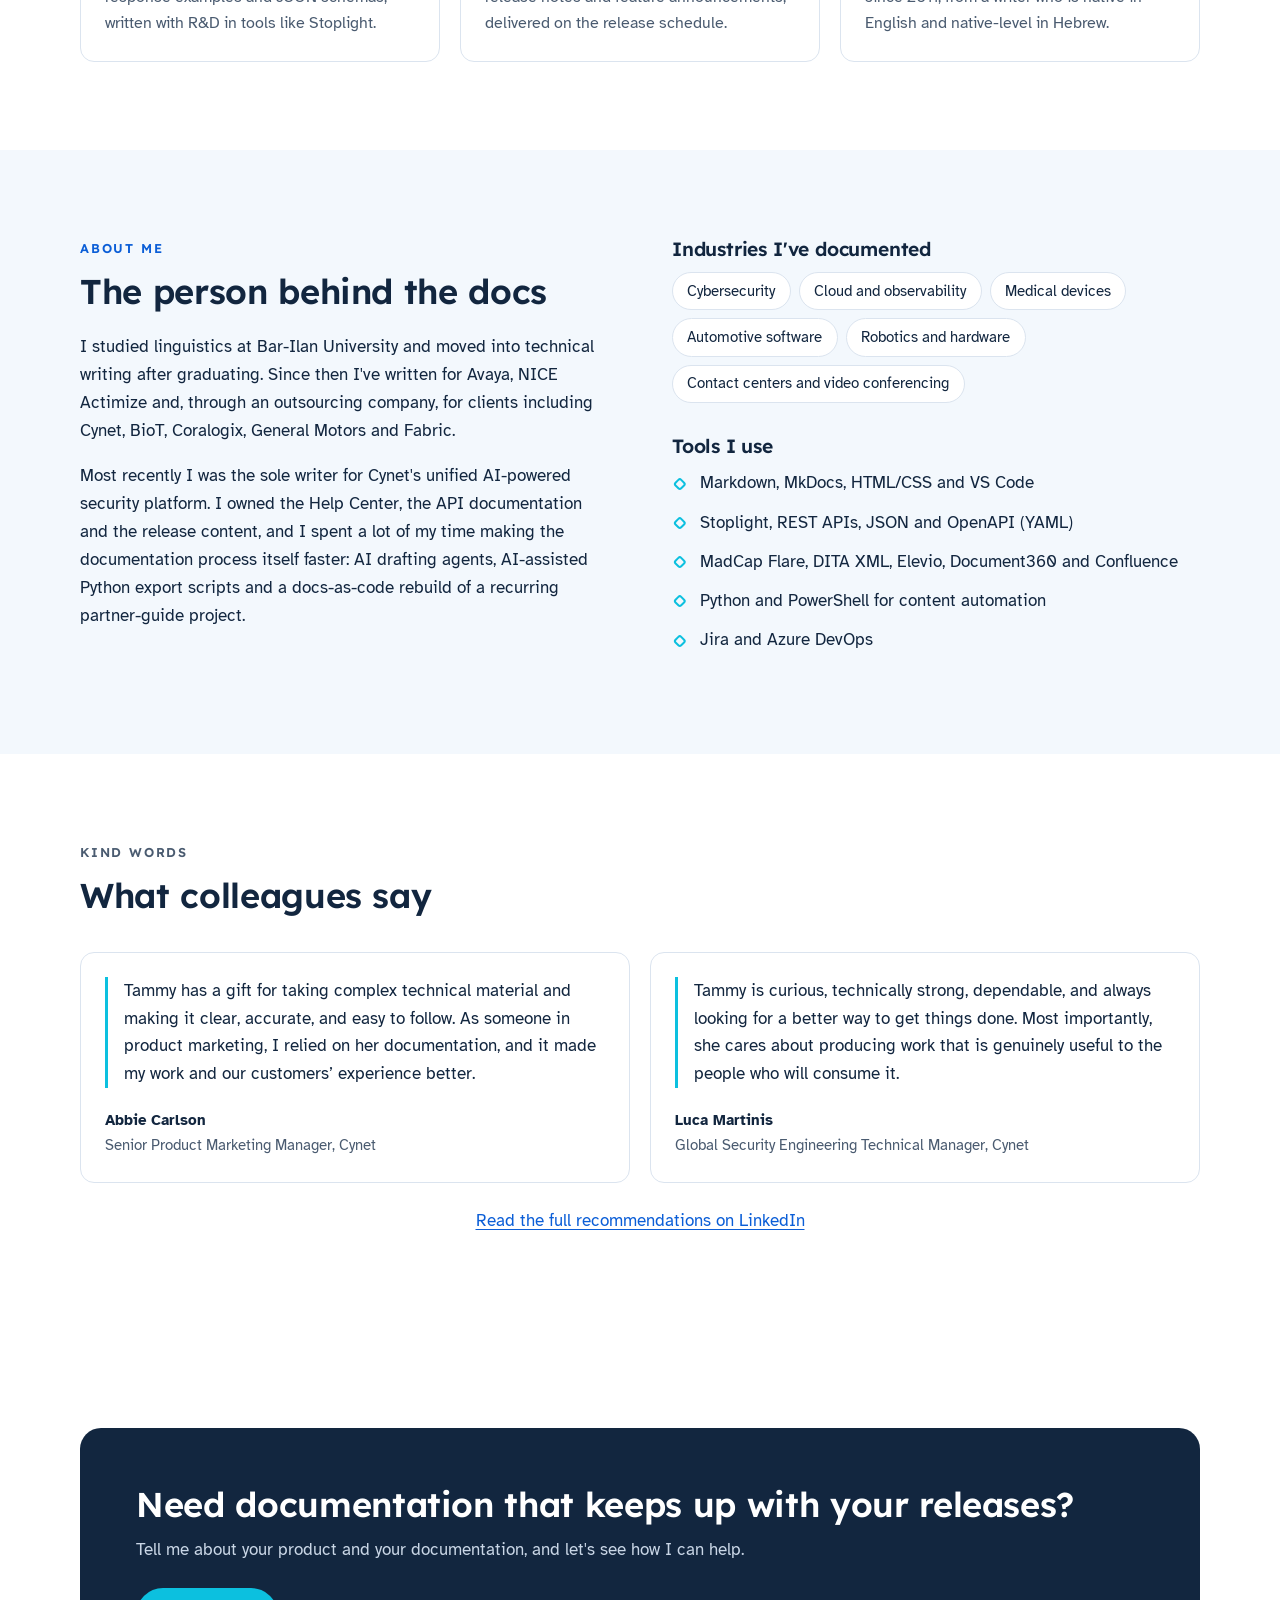
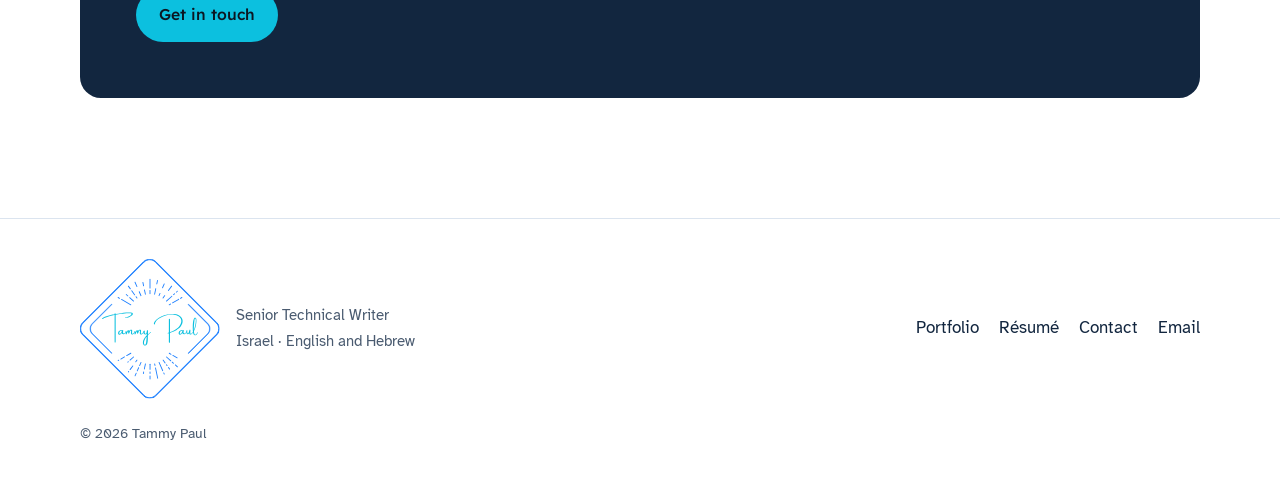
==== commit 3095e943: "minor update to about me section" ====
--- a/index.html
+++ b/index.html
@@ -129,7 +129,7 @@
           <p class="eyebrow">About me</p>
           <h2 id="about-title">The person behind the docs</h2>
           <p>I studied linguistics at Bar-Ilan University and moved into technical writing after graduating. Since then I've written for Avaya, NICE Actimize and, through an outsourcing company, for clients including Cynet, BioT, Coralogix, General Motors and Fabric.</p>
-          <p>Most recently I was the sole writer for Cynet's unified AI-powered security platform. I owned the Help Center, the API documentation and the release content, and I spent a lot of my time making the documentation process itself faster: AI drafting agents, Python export scripts and a docs-as-code rebuild of a recurring partner-guide project.</p>
+          <p>Most recently I was the sole writer for Cynet's unified AI-powered security platform. I owned the Help Center, the API documentation and the release content, and I spent a lot of my time making the documentation process itself faster: AI drafting agents, AI-assisted Python export scripts and a docs-as-code rebuild of a recurring partner-guide project.</p>
         </div>
         <div>
           <h3>Industries I've documented</h3>
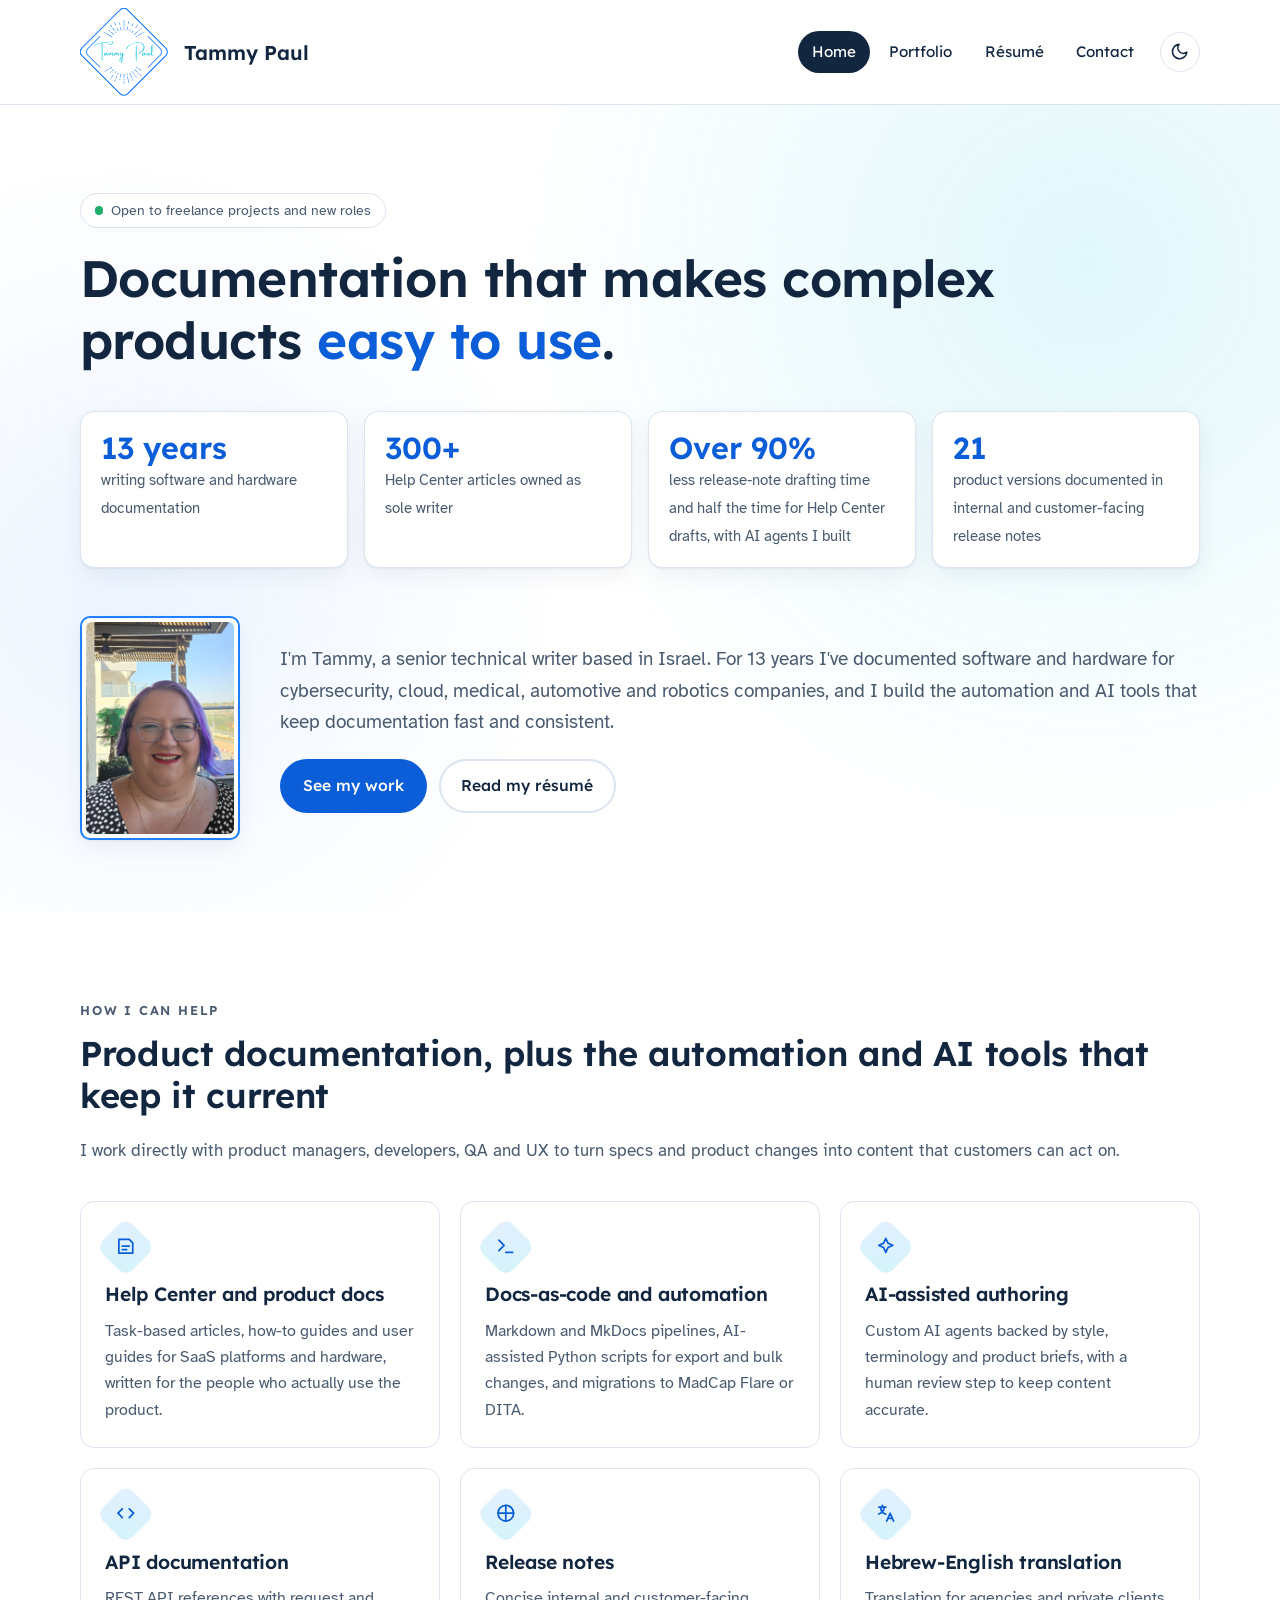
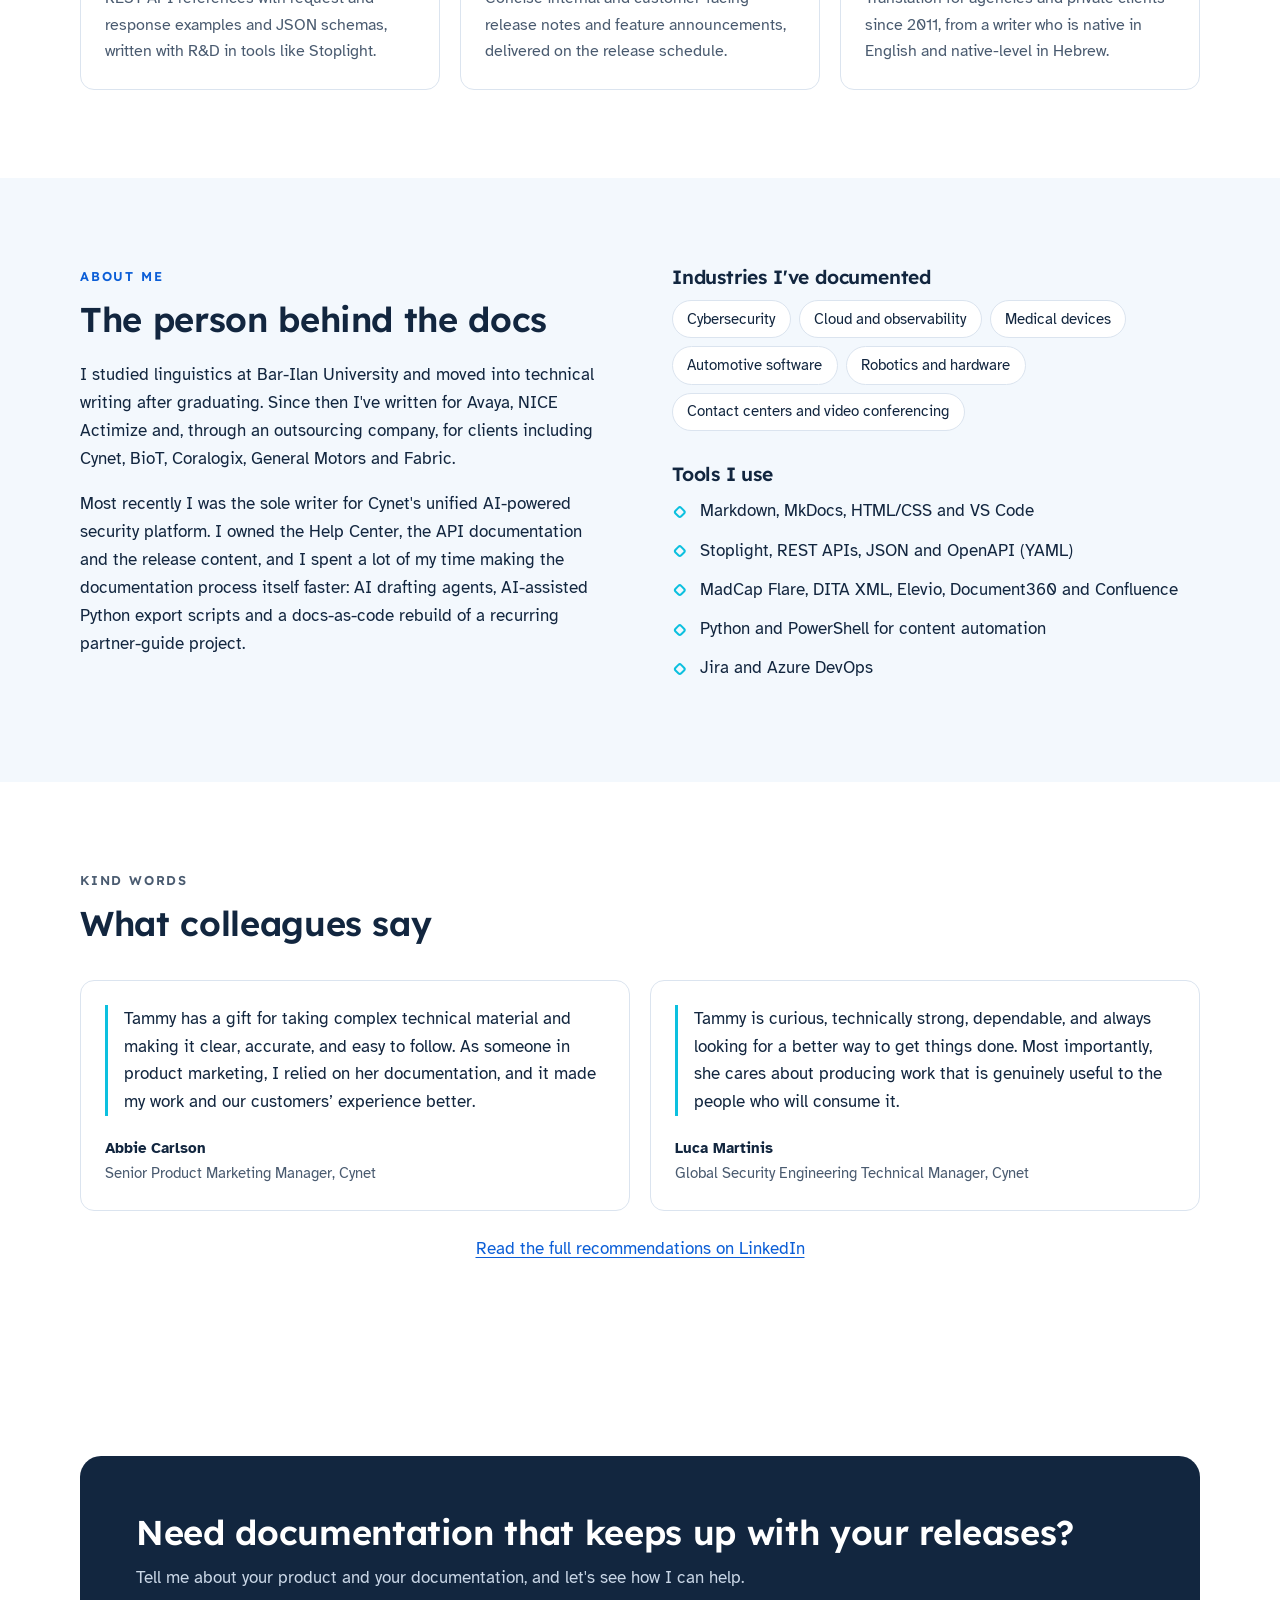
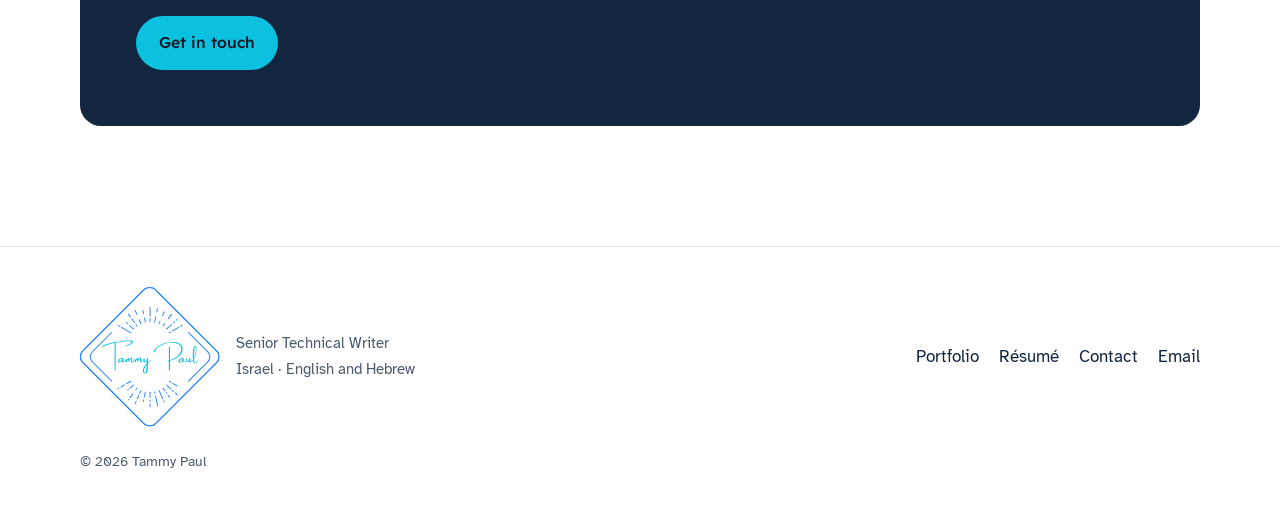
==== commit 8855b4cb: "more accurate release note details." ====
--- a/index.html
+++ b/index.html
@@ -54,8 +54,8 @@
         <div class="stats" role="list">
           <div class="stat" role="listitem"><strong>13 years</strong><span>writing software and hardware documentation</span></div>
           <div class="stat" role="listitem"><strong>300+</strong><span>Help Center articles owned as sole writer</span></div>
-          <div class="stat" role="listitem"><strong>Up to 50%</strong><span>faster first drafts with AI agents I built</span></div>
-          <div class="stat" role="listitem"><strong>21</strong><span>product releases of release notes</span></div>
+          <div class="stat" role="listitem"><strong>Over 90%</strong><span>less release&#8209;note drafting time and half the time for Help Center drafts, with AI agents I built</span></div>
+          <div class="stat" role="listitem"><strong>21</strong><span>product versions documented in internal and customer-facing release notes</span></div>
         </div>
 
         <!-- ===== Photo and introduction ===== -->
--- a/css/style.css
+++ b/css/style.css
@@ -458,3 +458,6 @@
   body { font-size: 11pt; }
   a { color: inherit; text-decoration: none; }
 }
+/* Keep each big number on one line; slightly smaller on phones. */
+.stat strong { white-space: nowrap; }
+@media (max-width: 640px) { .stat strong { font-size: 1.55rem; } }
